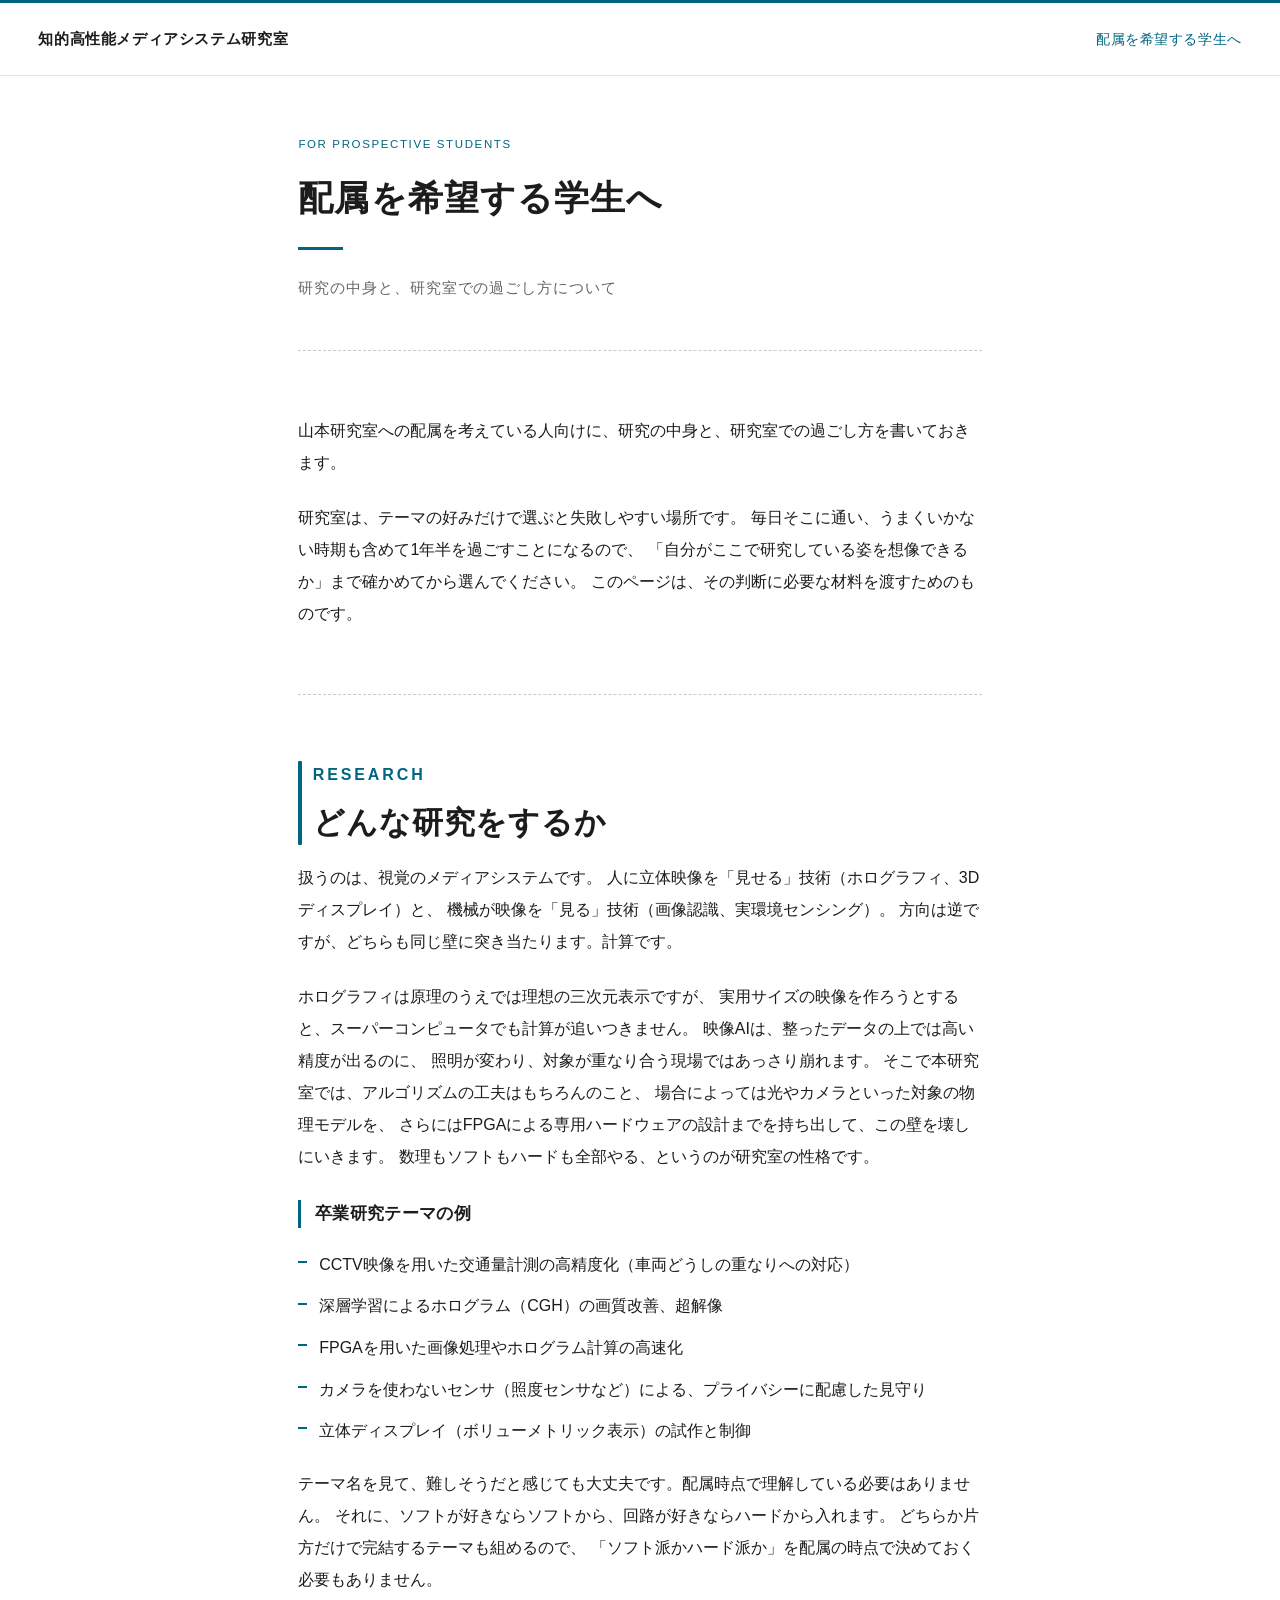
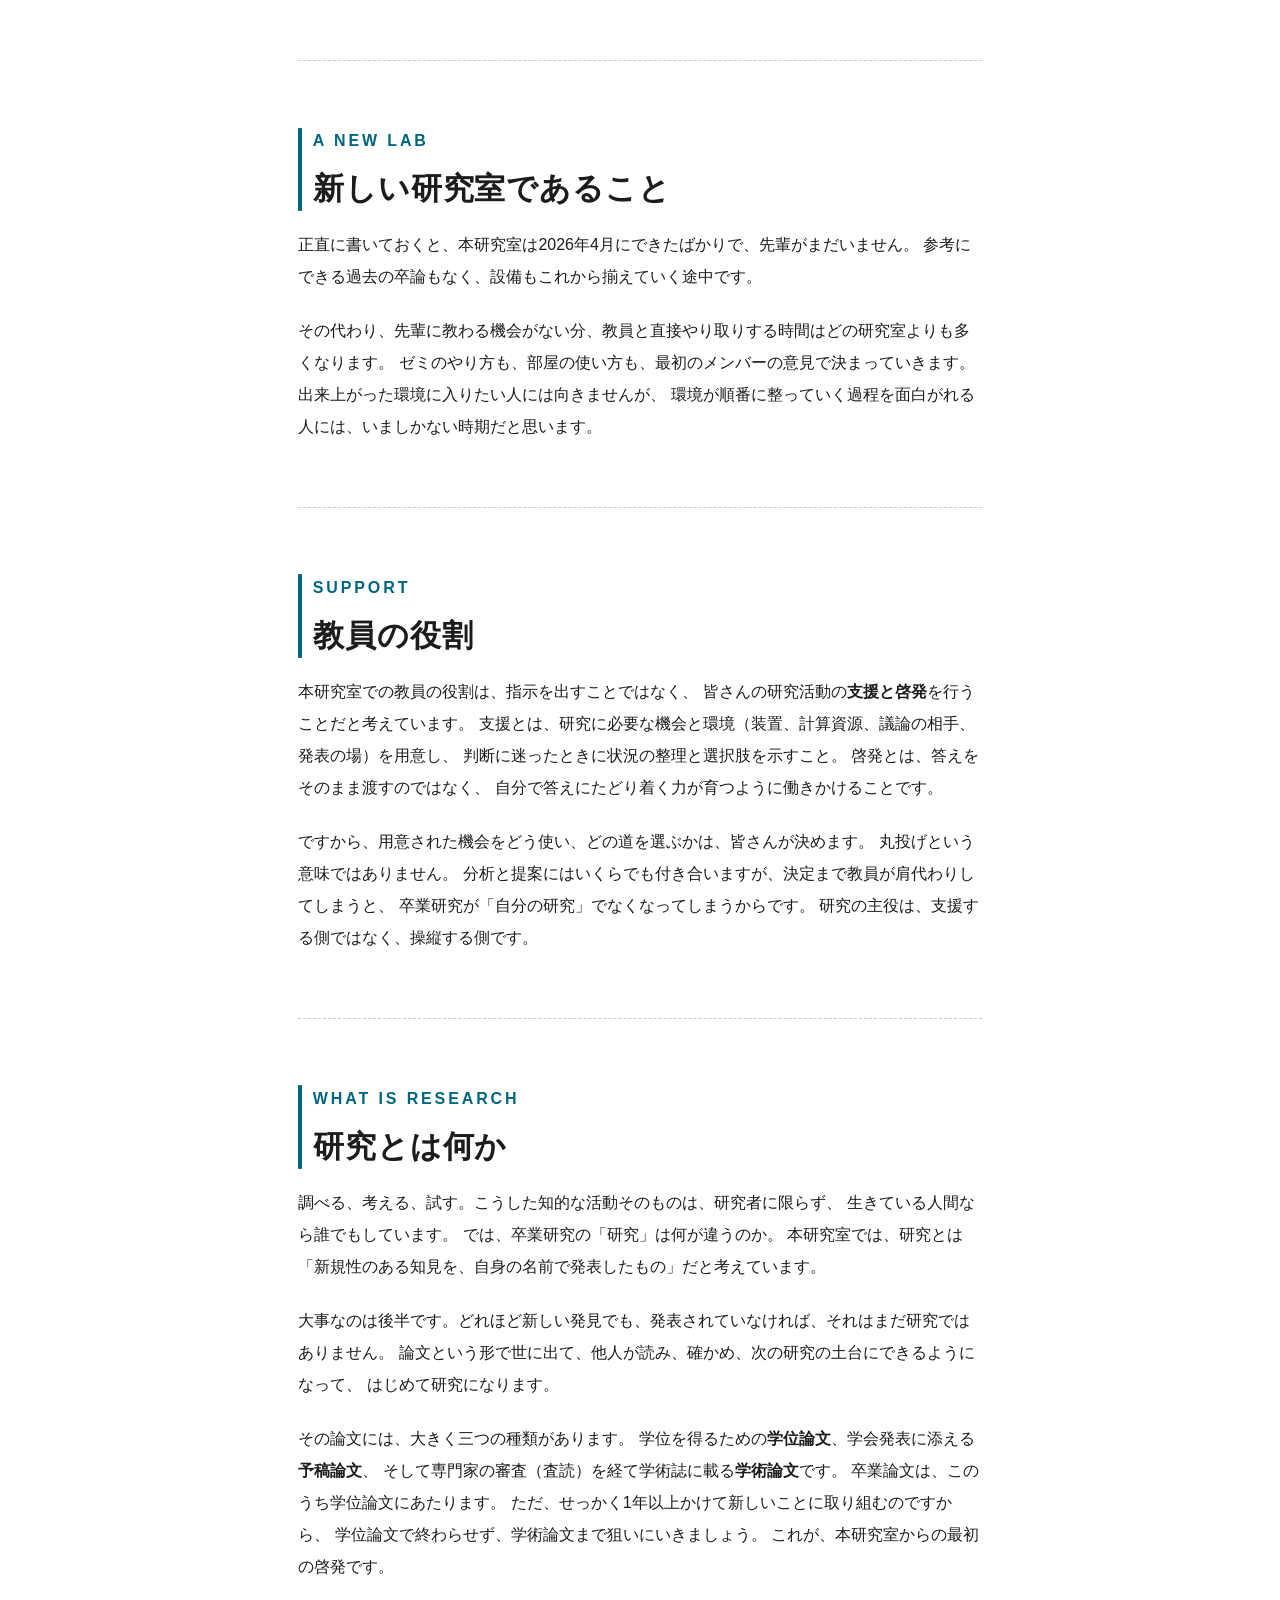
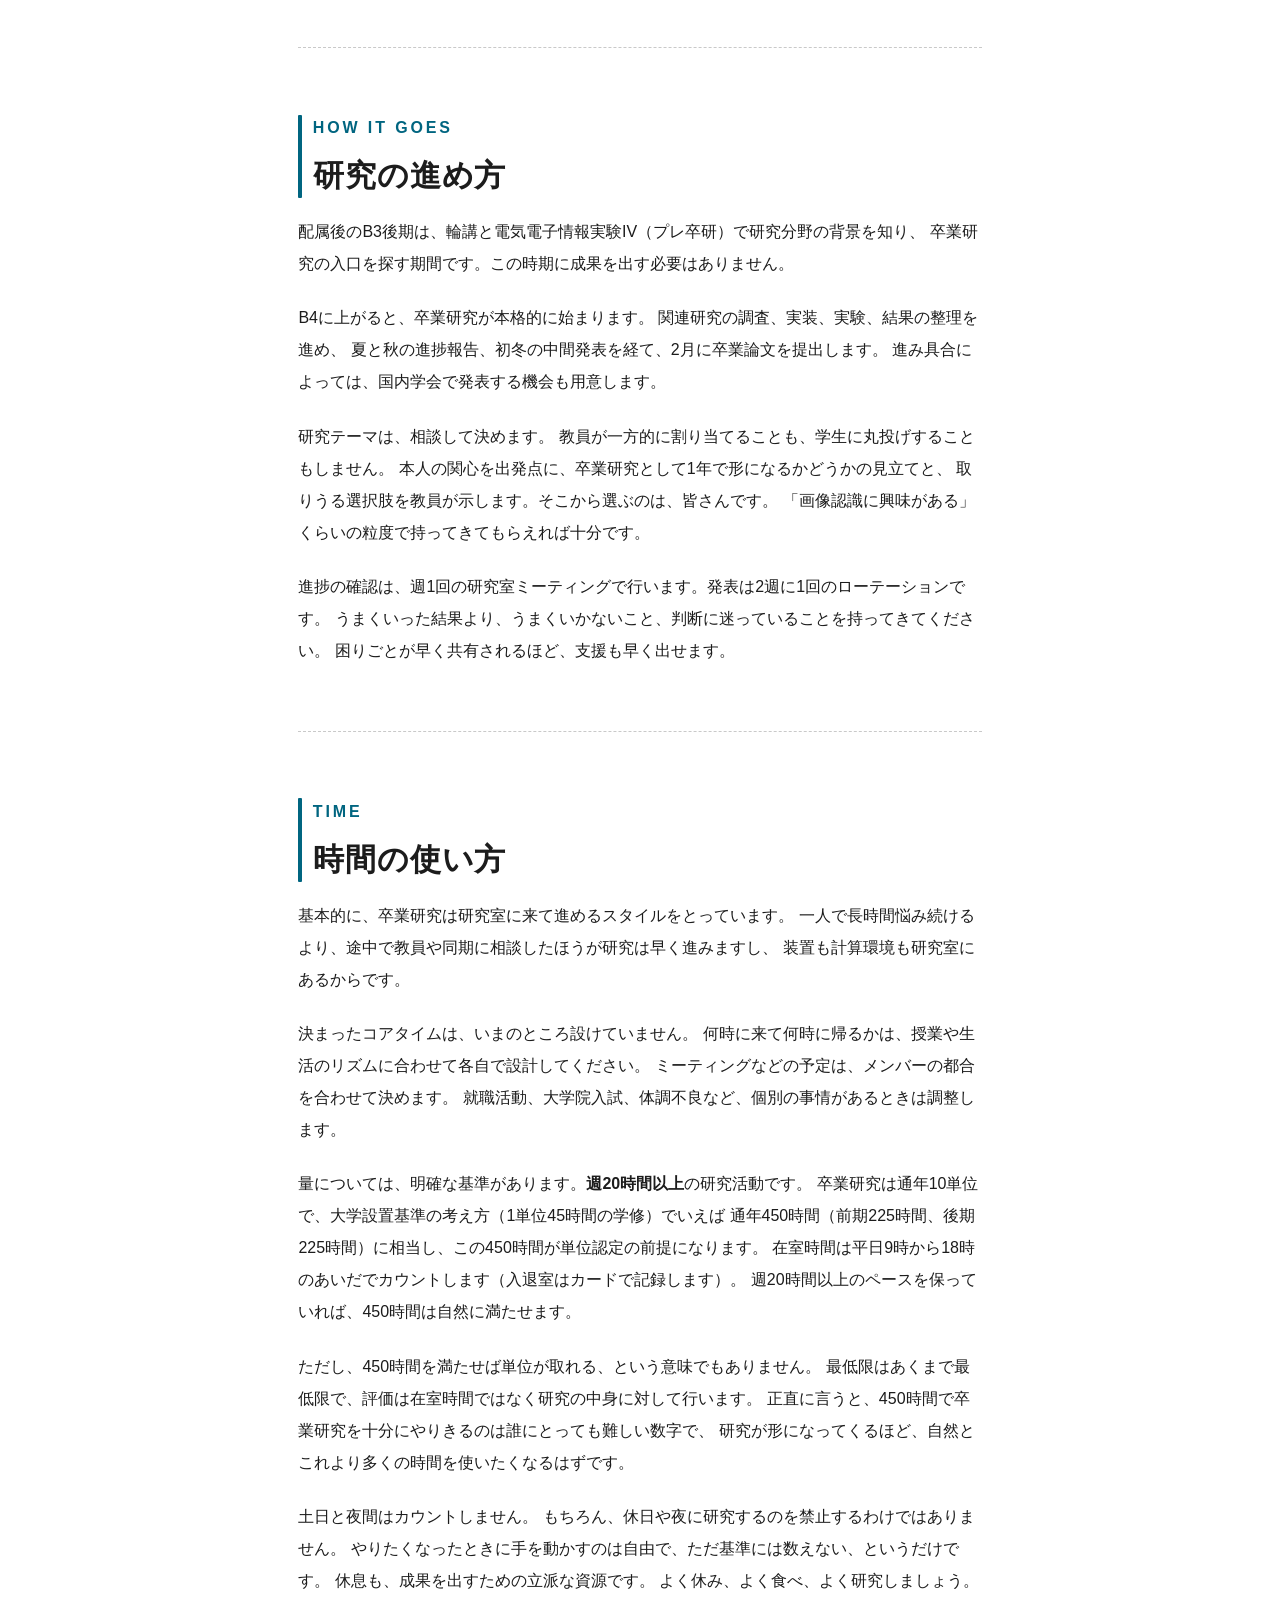
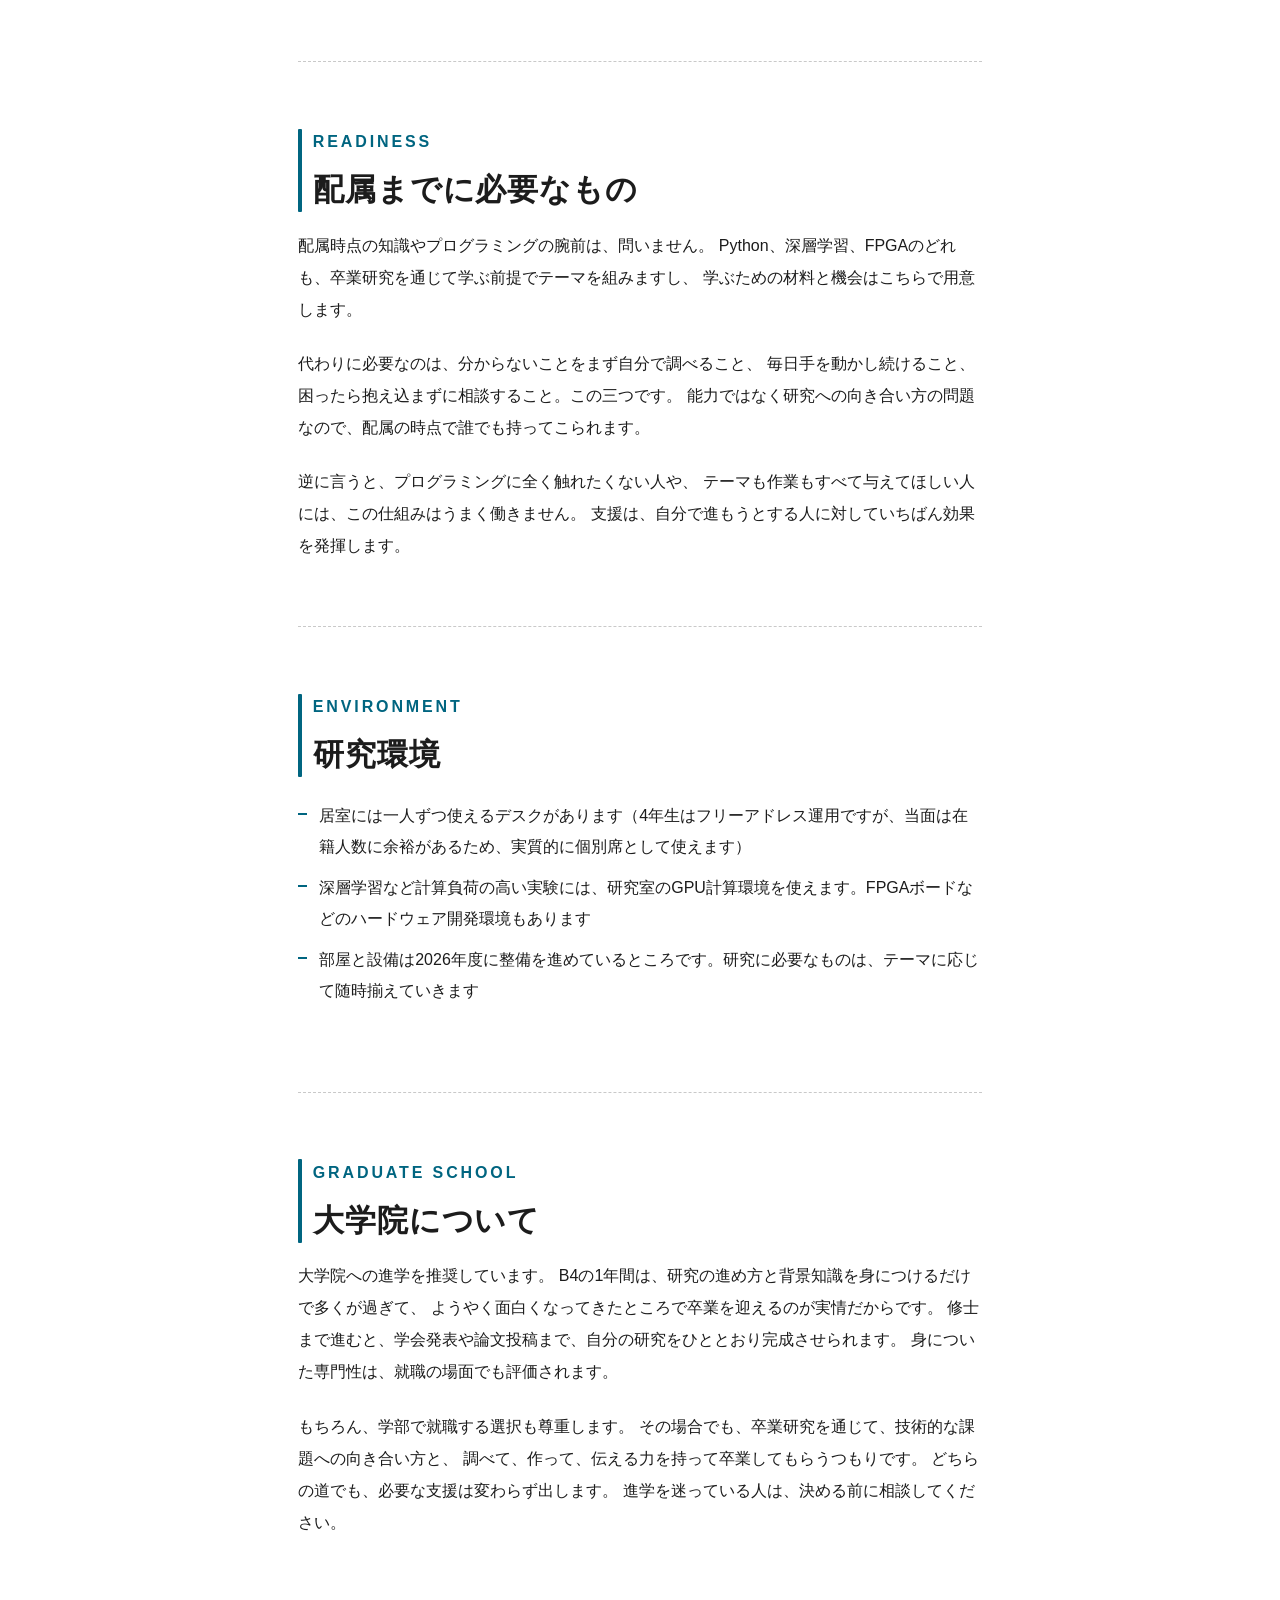
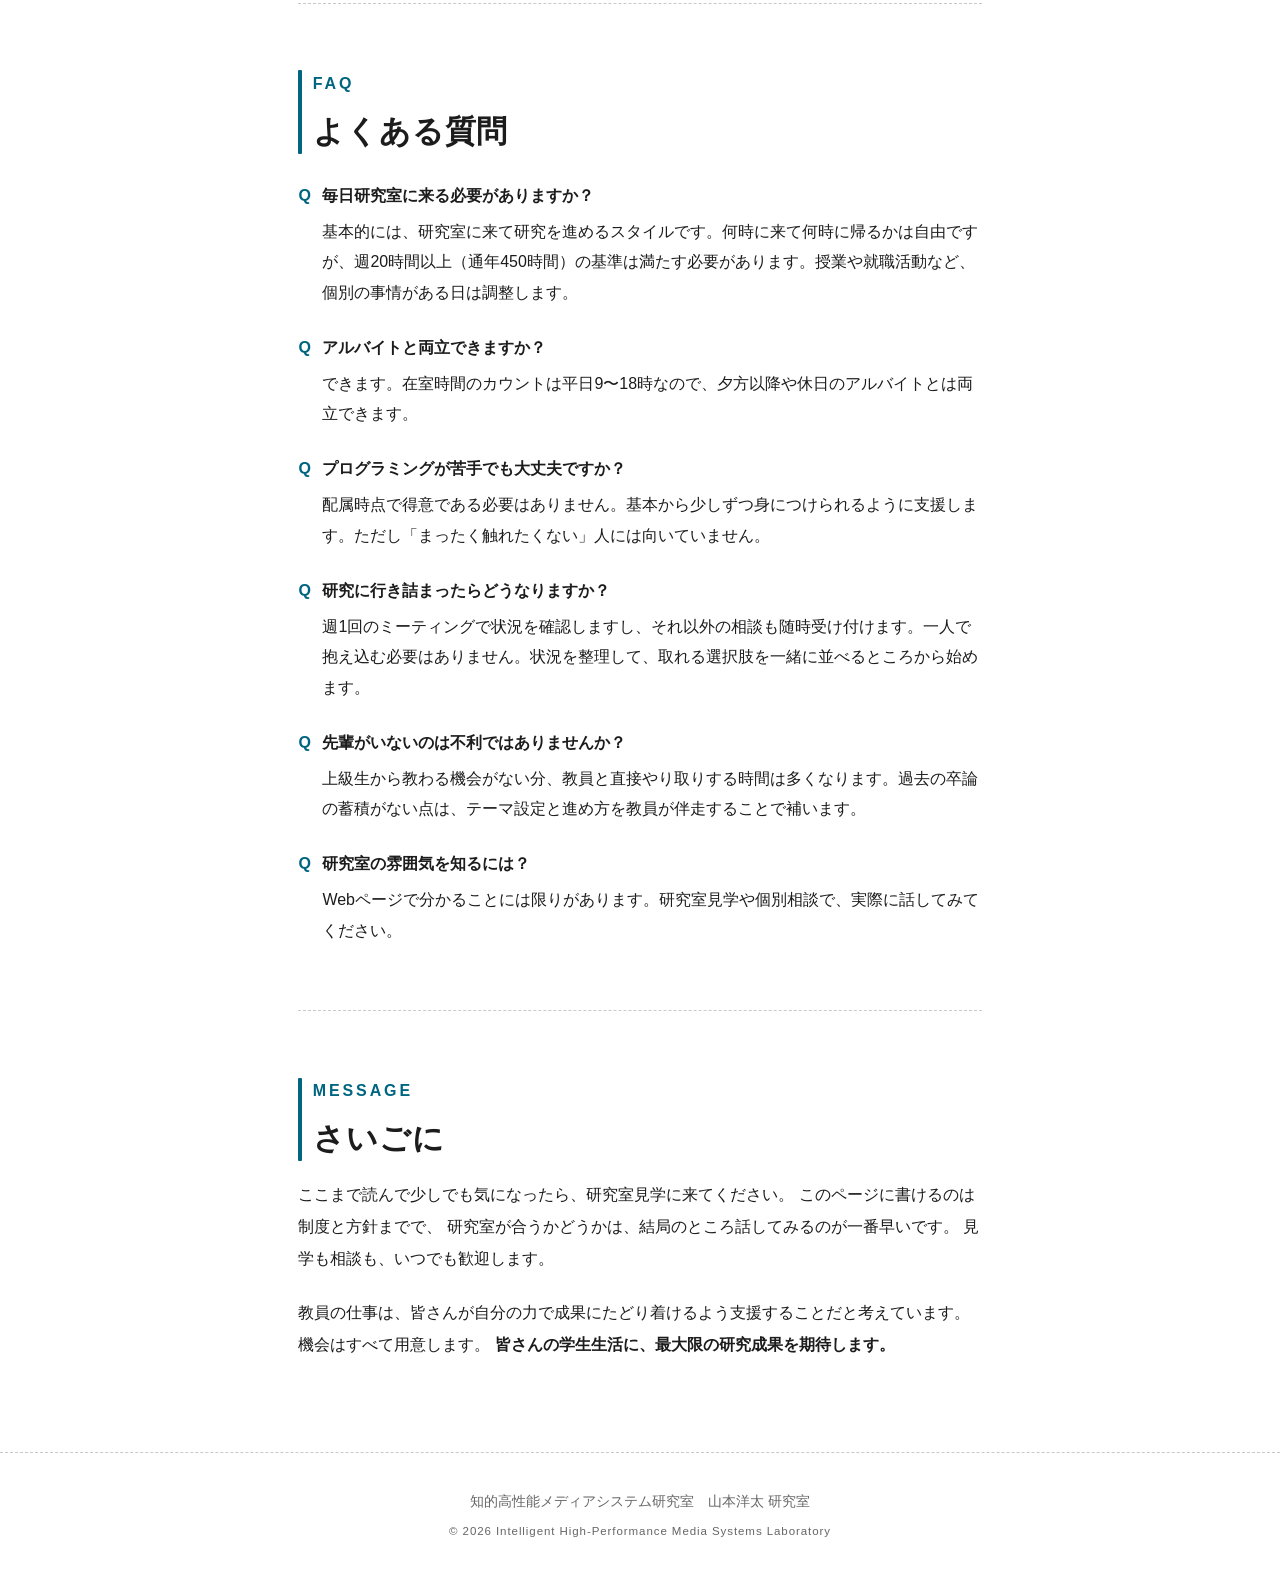
==== for-students.html @ 9c6a04bd "配属を希望する学生へのページを追加 - for-students.html: 研究内容・教員の役割（支援と啓発）・研究とは何か・   時間の使い方（週20時間以上/450時間・土日夜間カウント外）・大" ====
<!DOCTYPE html>
<html lang="ja">

<head>
<meta charset="UTF-8">
<meta name="viewport" content="width=device-width, initial-scale=1">
<title>配属を希望する学生へ | 知的高性能メディアシステム研究室</title>
<meta name="description" content="山本研究室への配属を検討している学生向けの案内。研究の中身、教員の役割、研究室での過ごし方、よくある質問をまとめています。">
<link rel="shortcut icon" href="favicon.ico">
<link rel="stylesheet" href="css/style.css">
</head>

<body>

<header class="site-header">
	<a class="brand" href="/">知的高性能メディアシステム研究室</a>
	<nav class="site-nav">
		<a href="for-students.html" aria-current="page">配属を希望する学生へ</a>
	</nav>
</header>

<section class="hero hero--page">
	<div class="hero-inner">
		<p class="eyebrow">For Prospective Students</p>
		<h1>配属を希望する学生へ</h1>
		<span class="hero-rule"></span>
		<p class="hero-sub">研究の中身と、研究室での過ごし方について</p>
	</div>
</section>

<main>

	<section class="block">
		<p>
			山本研究室への配属を考えている人向けに、研究の中身と、研究室での過ごし方を書いておきます。
		</p>
		<p>
			研究室は、テーマの好みだけで選ぶと失敗しやすい場所です。
			毎日そこに通い、うまくいかない時期も含めて1年半を過ごすことになるので、
			「自分がここで研究している姿を想像できるか」まで確かめてから選んでください。
			このページは、その判断に必要な材料を渡すためのものです。
		</p>
	</section>

	<section class="block" id="research">
		<div class="block-head">
			<p class="kicker">Research</p>
			<h2>どんな研究をするか</h2>
		</div>
		<p>
			扱うのは、視覚のメディアシステムです。
			人に立体映像を「見せる」技術（ホログラフィ、3Dディスプレイ）と、
			機械が映像を「見る」技術（画像認識、実環境センシング）。
			方向は逆ですが、どちらも同じ壁に突き当たります。計算です。
		</p>
		<p>
			ホログラフィは原理のうえでは理想の三次元表示ですが、
			実用サイズの映像を作ろうとすると、スーパーコンピュータでも計算が追いつきません。
			映像AIは、整ったデータの上では高い精度が出るのに、
			照明が変わり、対象が重なり合う現場ではあっさり崩れます。
			そこで本研究室では、アルゴリズムの工夫はもちろんのこと、
			場合によっては光やカメラといった対象の物理モデルを、
			さらにはFPGAによる専用ハードウェアの設計までを持ち出して、この壁を壊しにいきます。
			数理もソフトもハードも全部やる、というのが研究室の性格です。
		</p>

		<h3>卒業研究テーマの例</h3>
		<ul class="plain-list">
			<li>CCTV映像を用いた交通量計測の高精度化（車両どうしの重なりへの対応）</li>
			<li>深層学習によるホログラム（CGH）の画質改善、超解像</li>
			<li>FPGAを用いた画像処理やホログラム計算の高速化</li>
			<li>カメラを使わないセンサ（照度センサなど）による、プライバシーに配慮した見守り</li>
			<li>立体ディスプレイ（ボリューメトリック表示）の試作と制御</li>
		</ul>
		<p>
			テーマ名を見て、難しそうだと感じても大丈夫です。配属時点で理解している必要はありません。
			それに、ソフトが好きならソフトから、回路が好きならハードから入れます。
			どちらか片方だけで完結するテーマも組めるので、
			「ソフト派かハード派か」を配属の時点で決めておく必要もありません。
		</p>
	</section>

	<section class="block" id="newlab">
		<div class="block-head">
			<p class="kicker">A New Lab</p>
			<h2>新しい研究室であること</h2>
		</div>
		<p>
			正直に書いておくと、本研究室は2026年4月にできたばかりで、先輩がまだいません。
			参考にできる過去の卒論もなく、設備もこれから揃えていく途中です。
		</p>
		<p>
			その代わり、先輩に教わる機会がない分、教員と直接やり取りする時間はどの研究室よりも多くなります。
			ゼミのやり方も、部屋の使い方も、最初のメンバーの意見で決まっていきます。
			出来上がった環境に入りたい人には向きませんが、
			環境が順番に整っていく過程を面白がれる人には、いましかない時期だと思います。
		</p>
	</section>

	<section class="block" id="support">
		<div class="block-head">
			<p class="kicker">Support</p>
			<h2>教員の役割</h2>
		</div>
		<p>
			本研究室での教員の役割は、指示を出すことではなく、
			皆さんの研究活動の<strong>支援と啓発</strong>を行うことだと考えています。
			支援とは、研究に必要な機会と環境（装置、計算資源、議論の相手、発表の場）を用意し、
			判断に迷ったときに状況の整理と選択肢を示すこと。
			啓発とは、答えをそのまま渡すのではなく、
			自分で答えにたどり着く力が育つように働きかけることです。
		</p>
		<p>
			ですから、用意された機会をどう使い、どの道を選ぶかは、皆さんが決めます。
			丸投げという意味ではありません。
			分析と提案にはいくらでも付き合いますが、決定まで教員が肩代わりしてしまうと、
			卒業研究が「自分の研究」でなくなってしまうからです。
			研究の主役は、支援する側ではなく、操縦する側です。
		</p>
	</section>

	<section class="block" id="whatisresearch">
		<div class="block-head">
			<p class="kicker">What Is Research</p>
			<h2>研究とは何か</h2>
		</div>
		<p>
			調べる、考える、試す。こうした知的な活動そのものは、研究者に限らず、
			生きている人間なら誰でもしています。
			では、卒業研究の「研究」は何が違うのか。
			本研究室では、研究とは「新規性のある知見を、自身の名前で発表したもの」だと考えています。
		</p>
		<p>
			大事なのは後半です。どれほど新しい発見でも、発表されていなければ、それはまだ研究ではありません。
			論文という形で世に出て、他人が読み、確かめ、次の研究の土台にできるようになって、
			はじめて研究になります。
		</p>
		<p>
			その論文には、大きく三つの種類があります。
			学位を得るための<strong>学位論文</strong>、学会発表に添える<strong>予稿論文</strong>、
			そして専門家の審査（査読）を経て学術誌に載る<strong>学術論文</strong>です。
			卒業論文は、このうち学位論文にあたります。
			ただ、せっかく1年以上かけて新しいことに取り組むのですから、
			学位論文で終わらせず、学術論文まで狙いにいきましょう。
			これが、本研究室からの最初の啓発です。
		</p>
	</section>

	<section class="block" id="howto">
		<div class="block-head">
			<p class="kicker">How It Goes</p>
			<h2>研究の進め方</h2>
		</div>
		<p>
			配属後のB3後期は、輪講と電気電子情報実験IV（プレ卒研）で研究分野の背景を知り、
			卒業研究の入口を探す期間です。この時期に成果を出す必要はありません。
		</p>
		<p>
			B4に上がると、卒業研究が本格的に始まります。
			関連研究の調査、実装、実験、結果の整理を進め、
			夏と秋の進捗報告、初冬の中間発表を経て、2月に卒業論文を提出します。
			進み具合によっては、国内学会で発表する機会も用意します。
		</p>
		<p>
			研究テーマは、相談して決めます。
			教員が一方的に割り当てることも、学生に丸投げすることもしません。
			本人の関心を出発点に、卒業研究として1年で形になるかどうかの見立てと、
			取りうる選択肢を教員が示します。そこから選ぶのは、皆さんです。
			「画像認識に興味がある」くらいの粒度で持ってきてもらえれば十分です。
		</p>
		<p>
			進捗の確認は、週1回の研究室ミーティングで行います。発表は2週に1回のローテーションです。
			うまくいった結果より、うまくいかないこと、判断に迷っていることを持ってきてください。
			困りごとが早く共有されるほど、支援も早く出せます。
		</p>
	</section>

	<section class="block" id="time">
		<div class="block-head">
			<p class="kicker">Time</p>
			<h2>時間の使い方</h2>
		</div>
		<p>
			基本的に、卒業研究は研究室に来て進めるスタイルをとっています。
			一人で長時間悩み続けるより、途中で教員や同期に相談したほうが研究は早く進みますし、
			装置も計算環境も研究室にあるからです。
		</p>
		<p>
			決まったコアタイムは、いまのところ設けていません。
			何時に来て何時に帰るかは、授業や生活のリズムに合わせて各自で設計してください。
			ミーティングなどの予定は、メンバーの都合を合わせて決めます。
			就職活動、大学院入試、体調不良など、個別の事情があるときは調整します。
		</p>
		<p>
			量については、明確な基準があります。<strong>週20時間以上</strong>の研究活動です。
			卒業研究は通年10単位で、大学設置基準の考え方（1単位45時間の学修）でいえば
			通年450時間（前期225時間、後期225時間）に相当し、この450時間が単位認定の前提になります。
			在室時間は平日9時から18時のあいだでカウントします（入退室はカードで記録します）。
			週20時間以上のペースを保っていれば、450時間は自然に満たせます。
		</p>
		<p>
			ただし、450時間を満たせば単位が取れる、という意味でもありません。
			最低限はあくまで最低限で、評価は在室時間ではなく研究の中身に対して行います。
			正直に言うと、450時間で卒業研究を十分にやりきるのは誰にとっても難しい数字で、
			研究が形になってくるほど、自然とこれより多くの時間を使いたくなるはずです。
		</p>
		<p>
			土日と夜間はカウントしません。
			もちろん、休日や夜に研究するのを禁止するわけではありません。
			やりたくなったときに手を動かすのは自由で、ただ基準には数えない、というだけです。
			休息も、成果を出すための立派な資源です。
			よく休み、よく食べ、よく研究しましょう。
		</p>
	</section>

	<section class="block" id="readiness">
		<div class="block-head">
			<p class="kicker">Readiness</p>
			<h2>配属までに必要なもの</h2>
		</div>
		<p>
			配属時点の知識やプログラミングの腕前は、問いません。
			Python、深層学習、FPGAのどれも、卒業研究を通じて学ぶ前提でテーマを組みますし、
			学ぶための材料と機会はこちらで用意します。
		</p>
		<p>
			代わりに必要なのは、分からないことをまず自分で調べること、
			毎日手を動かし続けること、困ったら抱え込まずに相談すること。この三つです。
			能力ではなく研究への向き合い方の問題なので、配属の時点で誰でも持ってこられます。
		</p>
		<p>
			逆に言うと、プログラミングに全く触れたくない人や、
			テーマも作業もすべて与えてほしい人には、この仕組みはうまく働きません。
			支援は、自分で進もうとする人に対していちばん効果を発揮します。
		</p>
	</section>

	<section class="block" id="environment">
		<div class="block-head">
			<p class="kicker">Environment</p>
			<h2>研究環境</h2>
		</div>
		<ul class="plain-list">
			<li>居室には一人ずつ使えるデスクがあります（4年生はフリーアドレス運用ですが、当面は在籍人数に余裕があるため、実質的に個別席として使えます）</li>
			<li>深層学習など計算負荷の高い実験には、研究室のGPU計算環境を使えます。FPGAボードなどのハードウェア開発環境もあります</li>
			<li>部屋と設備は2026年度に整備を進めているところです。研究に必要なものは、テーマに応じて随時揃えていきます</li>
		</ul>
	</section>

	<section class="block" id="graduate">
		<div class="block-head">
			<p class="kicker">Graduate School</p>
			<h2>大学院について</h2>
		</div>
		<p>
			大学院への進学を推奨しています。
			B4の1年間は、研究の進め方と背景知識を身につけるだけで多くが過ぎて、
			ようやく面白くなってきたところで卒業を迎えるのが実情だからです。
			修士まで進むと、学会発表や論文投稿まで、自分の研究をひととおり完成させられます。
			身についた専門性は、就職の場面でも評価されます。
		</p>
		<p>
			もちろん、学部で就職する選択も尊重します。
			その場合でも、卒業研究を通じて、技術的な課題への向き合い方と、
			調べて、作って、伝える力を持って卒業してもらうつもりです。
			どちらの道でも、必要な支援は変わらず出します。
			進学を迷っている人は、決める前に相談してください。
		</p>
	</section>

	<section class="block" id="faq">
		<div class="block-head">
			<p class="kicker">FAQ</p>
			<h2>よくある質問</h2>
		</div>
		<dl class="faq">
			<dt>毎日研究室に来る必要がありますか？</dt>
			<dd>基本的には、研究室に来て研究を進めるスタイルです。何時に来て何時に帰るかは自由ですが、週20時間以上（通年450時間）の基準は満たす必要があります。授業や就職活動など、個別の事情がある日は調整します。</dd>

			<dt>アルバイトと両立できますか？</dt>
			<dd>できます。在室時間のカウントは平日9〜18時なので、夕方以降や休日のアルバイトとは両立できます。</dd>

			<dt>プログラミングが苦手でも大丈夫ですか？</dt>
			<dd>配属時点で得意である必要はありません。基本から少しずつ身につけられるように支援します。ただし「まったく触れたくない」人には向いていません。</dd>

			<dt>研究に行き詰まったらどうなりますか？</dt>
			<dd>週1回のミーティングで状況を確認しますし、それ以外の相談も随時受け付けます。一人で抱え込む必要はありません。状況を整理して、取れる選択肢を一緒に並べるところから始めます。</dd>

			<dt>先輩がいないのは不利ではありませんか？</dt>
			<dd>上級生から教わる機会がない分、教員と直接やり取りする時間は多くなります。過去の卒論の蓄積がない点は、テーマ設定と進め方を教員が伴走することで補います。</dd>

			<dt>研究室の雰囲気を知るには？</dt>
			<dd>Webページで分かることには限りがあります。研究室見学や個別相談で、実際に話してみてください。</dd>
		</dl>
	</section>

	<section class="block" id="message">
		<div class="block-head">
			<p class="kicker">Message</p>
			<h2>さいごに</h2>
		</div>
		<p>
			ここまで読んで少しでも気になったら、研究室見学に来てください。
			このページに書けるのは制度と方針までで、
			研究室が合うかどうかは、結局のところ話してみるのが一番早いです。
			見学も相談も、いつでも歓迎します。
		</p>
		<p>
			教員の仕事は、皆さんが自分の力で成果にたどり着けるよう支援することだと考えています。
			機会はすべて用意します。
			<strong>皆さんの学生生活に、最大限の研究成果を期待します。</strong>
		</p>
	</section>

</main>

<footer class="site-footer">
	<p>知的高性能メディアシステム研究室　山本洋太 研究室</p>
	<p class="copy">&copy; 2026 Intelligent High-Performance Media Systems Laboratory</p>
</footer>

</body>

</html>
---- css/style.css ----
@charset "utf-8";

/* =========================================================
   知的高性能メディアシステム研究室 — トップページ
   白背景・黒文字に青を差し色（個人HPのリンク色 #006580）。
   青い縦バーが〈ラベル＋見出し〉をまとめる構成。
   ========================================================= */

:root {
	--text:    #1c1c1c;
	--mute:    #666666;
	--line:    #e3e3e3;
	--dash:    #c9c9c9;
	--accent:  #006580;
	--maxw:    760px;
}

*,
*::before,
*::after {
	box-sizing: border-box;
	margin: 0;
	padding: 0;
}

html {
	scroll-behavior: smooth;
}

body {
	background: #ffffff;
	color: var(--text);
	font-family: -apple-system, BlinkMacSystemFont, "Segoe UI", "Hiragino Sans",
		"Noto Sans CJK JP", "Yu Gothic", Meiryo, sans-serif;
	line-height: 1.9;
	-webkit-font-smoothing: antialiased;
}

/* ----- Header ----- */
.site-header {
	border-top: 3px solid var(--accent);
	border-bottom: 1px solid var(--line);
	padding: 1.3em clamp(1.4em, 5vw, 2.4em);
	display: flex;
	justify-content: space-between;
	align-items: center;
	gap: 1em;
	flex-wrap: wrap;
}

.site-nav a {
	color: var(--mute);
	text-decoration: none;
	font-size: 0.85rem;
	letter-spacing: 0.04em;
	transition: color 0.2s;
}

.site-nav a:hover,
.site-nav a[aria-current="page"] {
	color: var(--accent);
}

.brand {
	color: var(--text);
	text-decoration: none;
	font-size: 0.95rem;
	font-weight: 700;
	letter-spacing: 0.04em;
	transition: color 0.2s;
}

.brand:hover {
	color: var(--accent);
}

/* ----- Hero ----- */
.hero-inner {
	max-width: var(--maxw);
	margin: 0 auto;
	padding: clamp(3.5em, 10vw, 6em) clamp(1.4em, 5vw, 2.4em) clamp(3em, 8vw, 4.5em);
}

.eyebrow {
	color: var(--accent);
	font-size: 0.72rem;
	letter-spacing: 0.14em;
	text-transform: uppercase;
	margin-bottom: 1.4em;
}

.hero h1 {
	font-size: clamp(1.9rem, 6.5vw, 3rem);
	font-weight: 700;
	line-height: 1.45;
	letter-spacing: 0.03em;
}

.hero-rule {
	display: block;
	width: 2.8em;
	height: 3px;
	background: var(--accent);
	margin: 1.5em 0;
}

.hero-sub {
	color: var(--mute);
	font-size: 0.95rem;
	letter-spacing: 0.06em;
}

/* ----- Layout ----- */
main {
	max-width: var(--maxw);
	margin: 0 auto;
	padding: 0 clamp(1.4em, 5vw, 2.4em);
}

/* ----- Content blocks ----- */
.block {
	border-top: 1px dashed var(--dash);
	padding: clamp(2.8em, 8vw, 4em) 0;
}

.block-head {
	position: relative;
	padding-left: 0.9em;
	margin-bottom: 0.95em;
}

.block-head::before {
	content: "";
	position: absolute;
	left: 0;
	top: 0.15em;
	bottom: 0.15em;
	width: 4px;
	background: var(--accent);
	border-radius: 1px;
}

.kicker {
	color: var(--accent);
	font-size: 0.72rem;
	font-weight: 700;
	letter-spacing: 0.18em;
	text-transform: uppercase;
	margin-bottom: 0.5em;
}

.block-head h2 {
	font-size: clamp(1.4rem, 3.8vw, 1.95rem);
	font-weight: 700;
	line-height: 1.55;
	letter-spacing: 0.03em;
	word-break: auto-phrase;
}

.block p {
	font-size: 1rem;
	line-height: 2;
}

.block p + p {
	margin-top: 1.4em;
}

/* ----- Research themes ----- */
.theme-list {
	list-style: none;
}

.theme-list li {
	padding: 1.3em 0 1.3em 1.4em;
	border-bottom: 1px solid var(--line);
	position: relative;
}

.theme-list li:first-child {
	border-top: 1px solid var(--line);
}

.theme-list li::before {
	content: "";
	position: absolute;
	left: 0;
	top: 2.25em;
	width: 0.6em;
	height: 2px;
	background: var(--accent);
}

.theme-list h3 {
	font-size: clamp(1rem, 1.8vw, 1.1rem);
	font-weight: 700;
	line-height: 1.7;
	letter-spacing: 0.02em;
	margin-bottom: 0.5em;
	word-break: auto-phrase;
}

.theme-list p {
	color: var(--mute);
	font-size: 0.92rem;
	line-height: 1.9;
}

/* ----- Page hero (下層ページ) ----- */
.hero--page .hero-inner {
	padding: clamp(2.4em, 6vw, 3.6em) clamp(1.4em, 5vw, 2.4em) clamp(2em, 5vw, 3em);
}

.hero--page h1 {
	font-size: clamp(1.5rem, 4.5vw, 2.2rem);
}

/* ----- 下層ページの本文パーツ ----- */
.block h3 {
	font-size: 1.05rem;
	font-weight: 700;
	line-height: 1.7;
	letter-spacing: 0.02em;
	margin: 2em 0 0.7em;
	padding-left: 0.8em;
	border-left: 3px solid var(--accent);
}

.block h3:first-of-type {
	margin-top: 1.6em;
}

.plain-list {
	list-style: none;
	margin: 1em 0;
}

.plain-list li {
	position: relative;
	padding: 0.35em 0 0.35em 1.3em;
	line-height: 1.9;
}

.plain-list li::before {
	content: "";
	position: absolute;
	left: 0;
	top: 1.05em;
	width: 0.55em;
	height: 2px;
	background: var(--accent);
}

.week-table {
	width: 100%;
	border-collapse: collapse;
	margin: 1.2em 0;
	font-size: 0.95rem;
}

.week-table th,
.week-table td {
	border: 1px solid var(--line);
	padding: 0.55em 0.9em;
	text-align: left;
	line-height: 1.7;
}

.week-table th {
	background: #f6f8f9;
	font-weight: 700;
	white-space: nowrap;
}

.faq dt {
	font-weight: 700;
	margin-top: 1.6em;
	padding-left: 1.5em;
	position: relative;
	line-height: 1.8;
}

.faq dt::before {
	content: "Q";
	position: absolute;
	left: 0;
	color: var(--accent);
	font-weight: 700;
}

.faq dd {
	margin-top: 0.4em;
	padding-left: 1.5em;
	color: var(--text);
	line-height: 1.9;
}

.more-link {
	margin-top: 1.4em;
}

.more-link a {
	color: var(--accent);
	text-decoration: none;
	font-weight: 700;
}

.more-link a:hover {
	text-decoration: underline;
}

/* ----- Footer ----- */
.site-footer {
	border-top: 1px dashed var(--dash);
	margin-top: 2em;
	padding: 2.6em clamp(1.4em, 5vw, 2.4em);
	text-align: center;
	font-size: 0.85rem;
	color: var(--mute);
}

.site-footer .copy {
	font-size: 0.72rem;
	letter-spacing: 0.08em;
	margin-top: 0.6em;
}
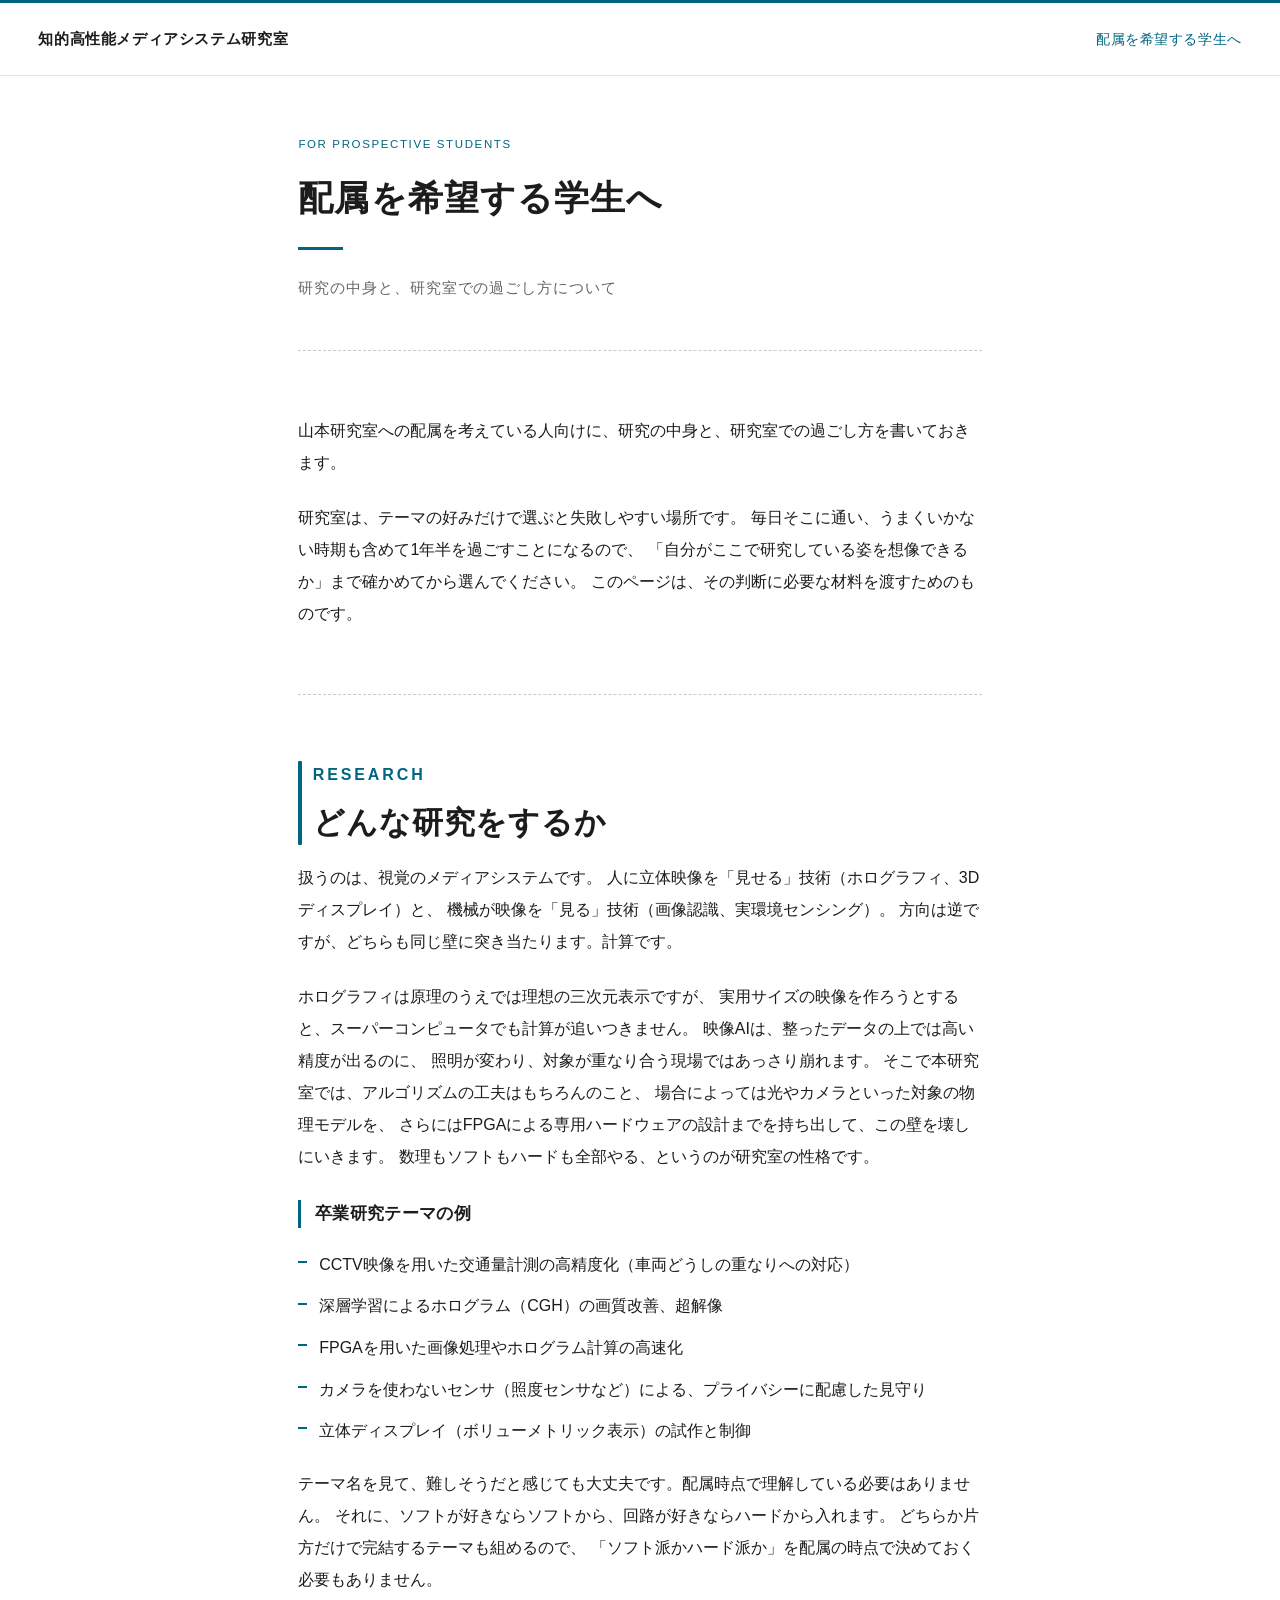
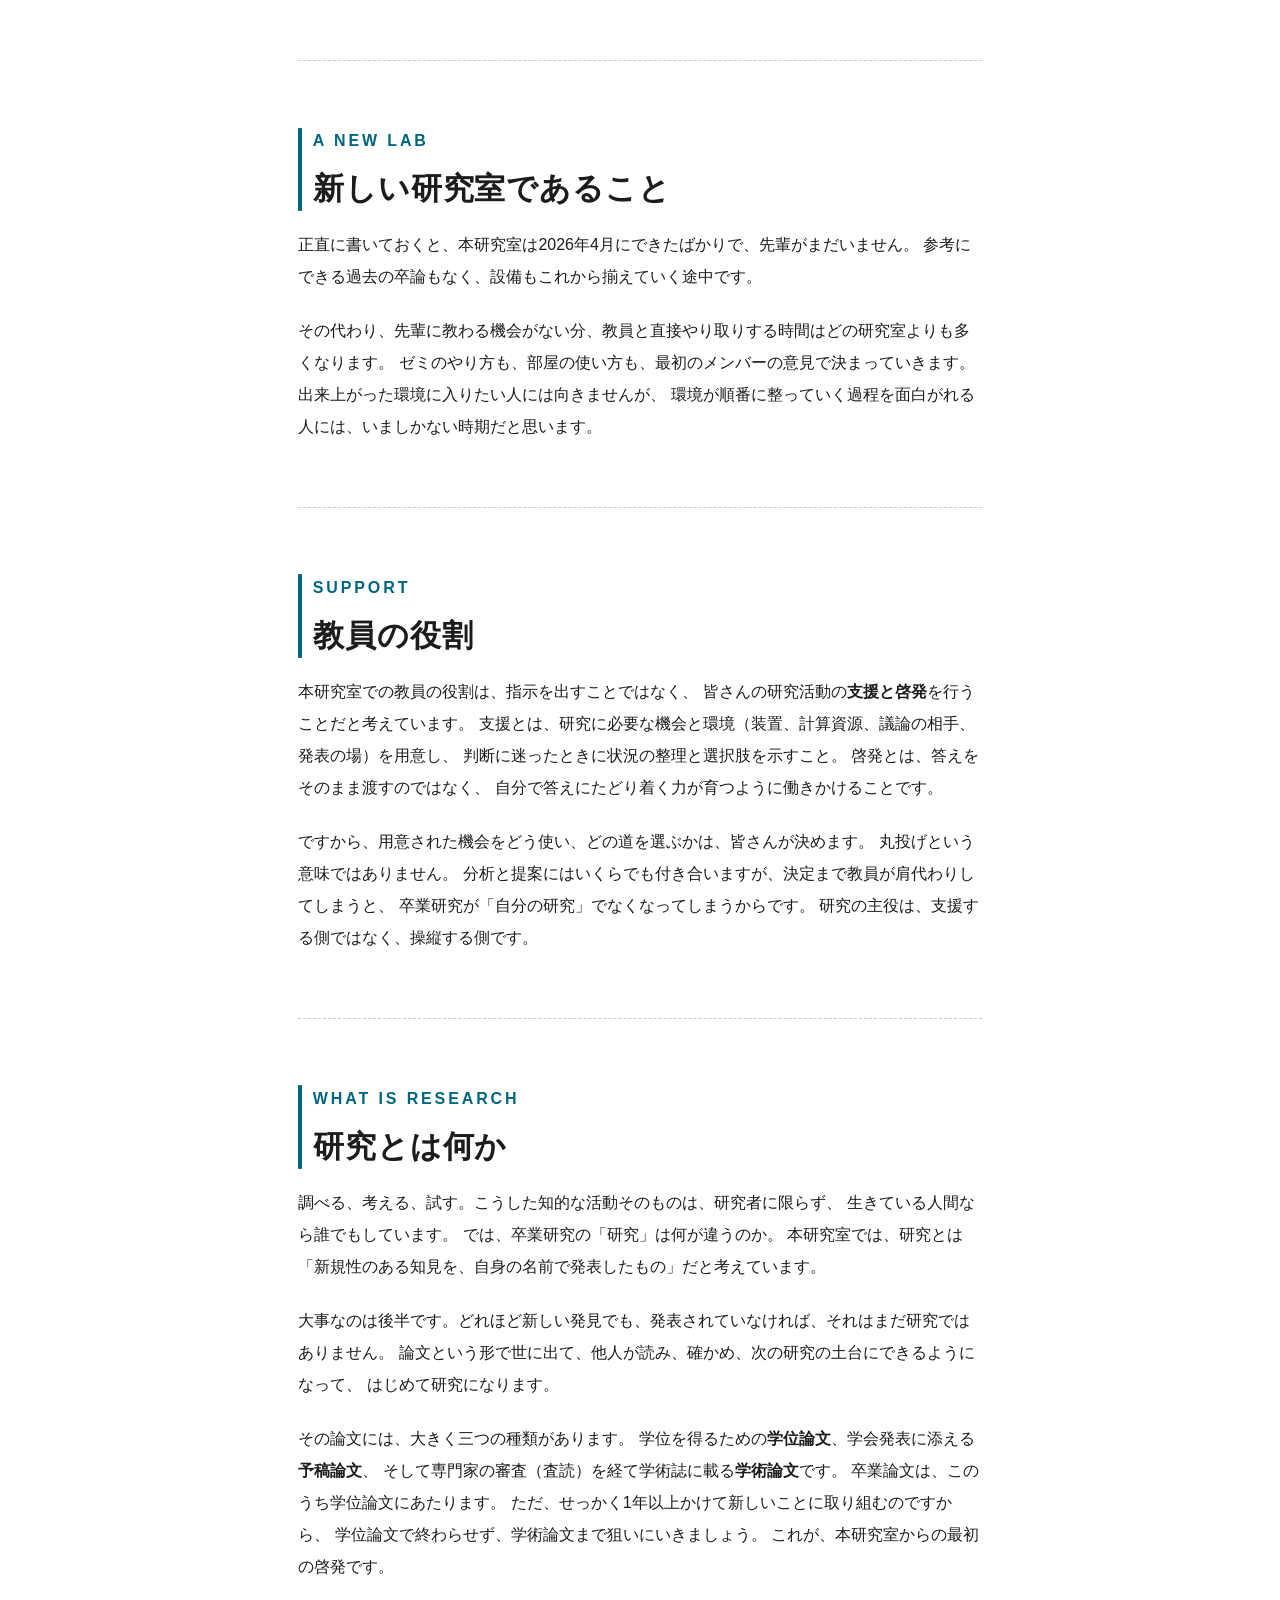
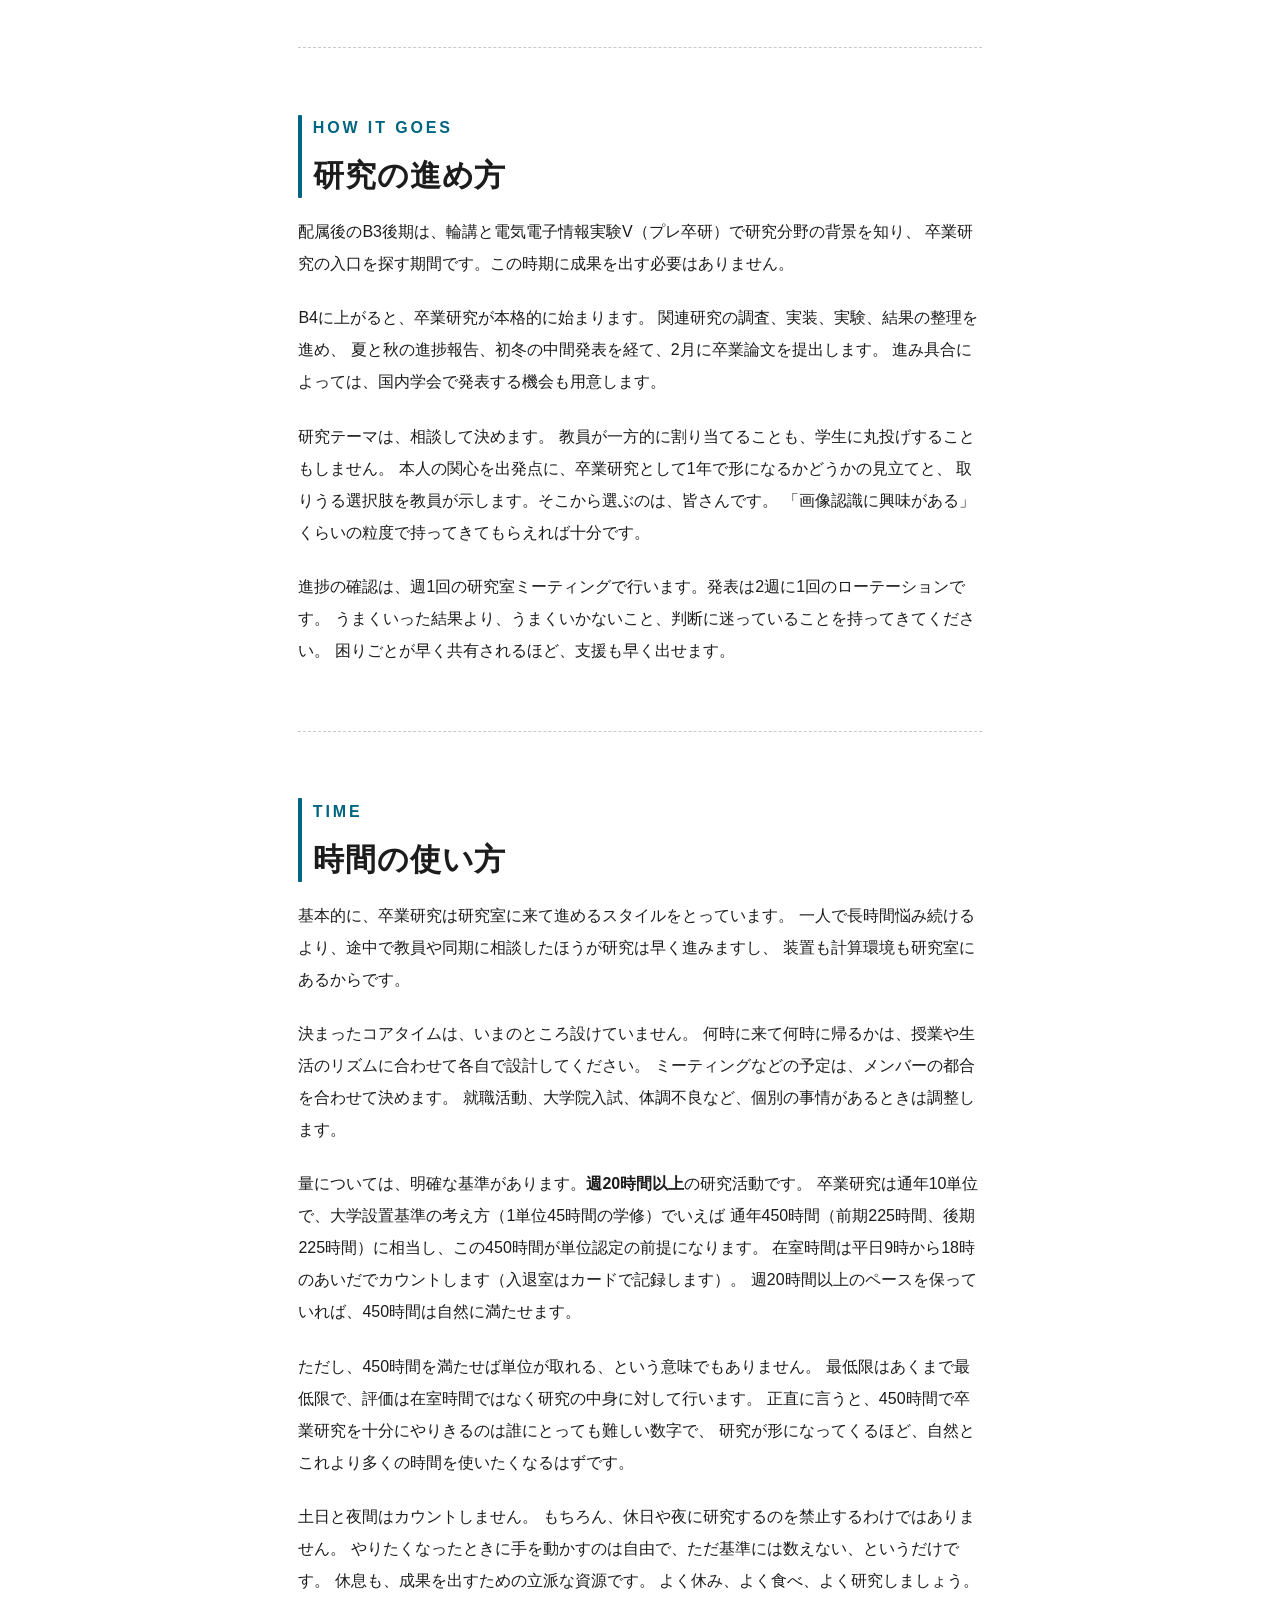
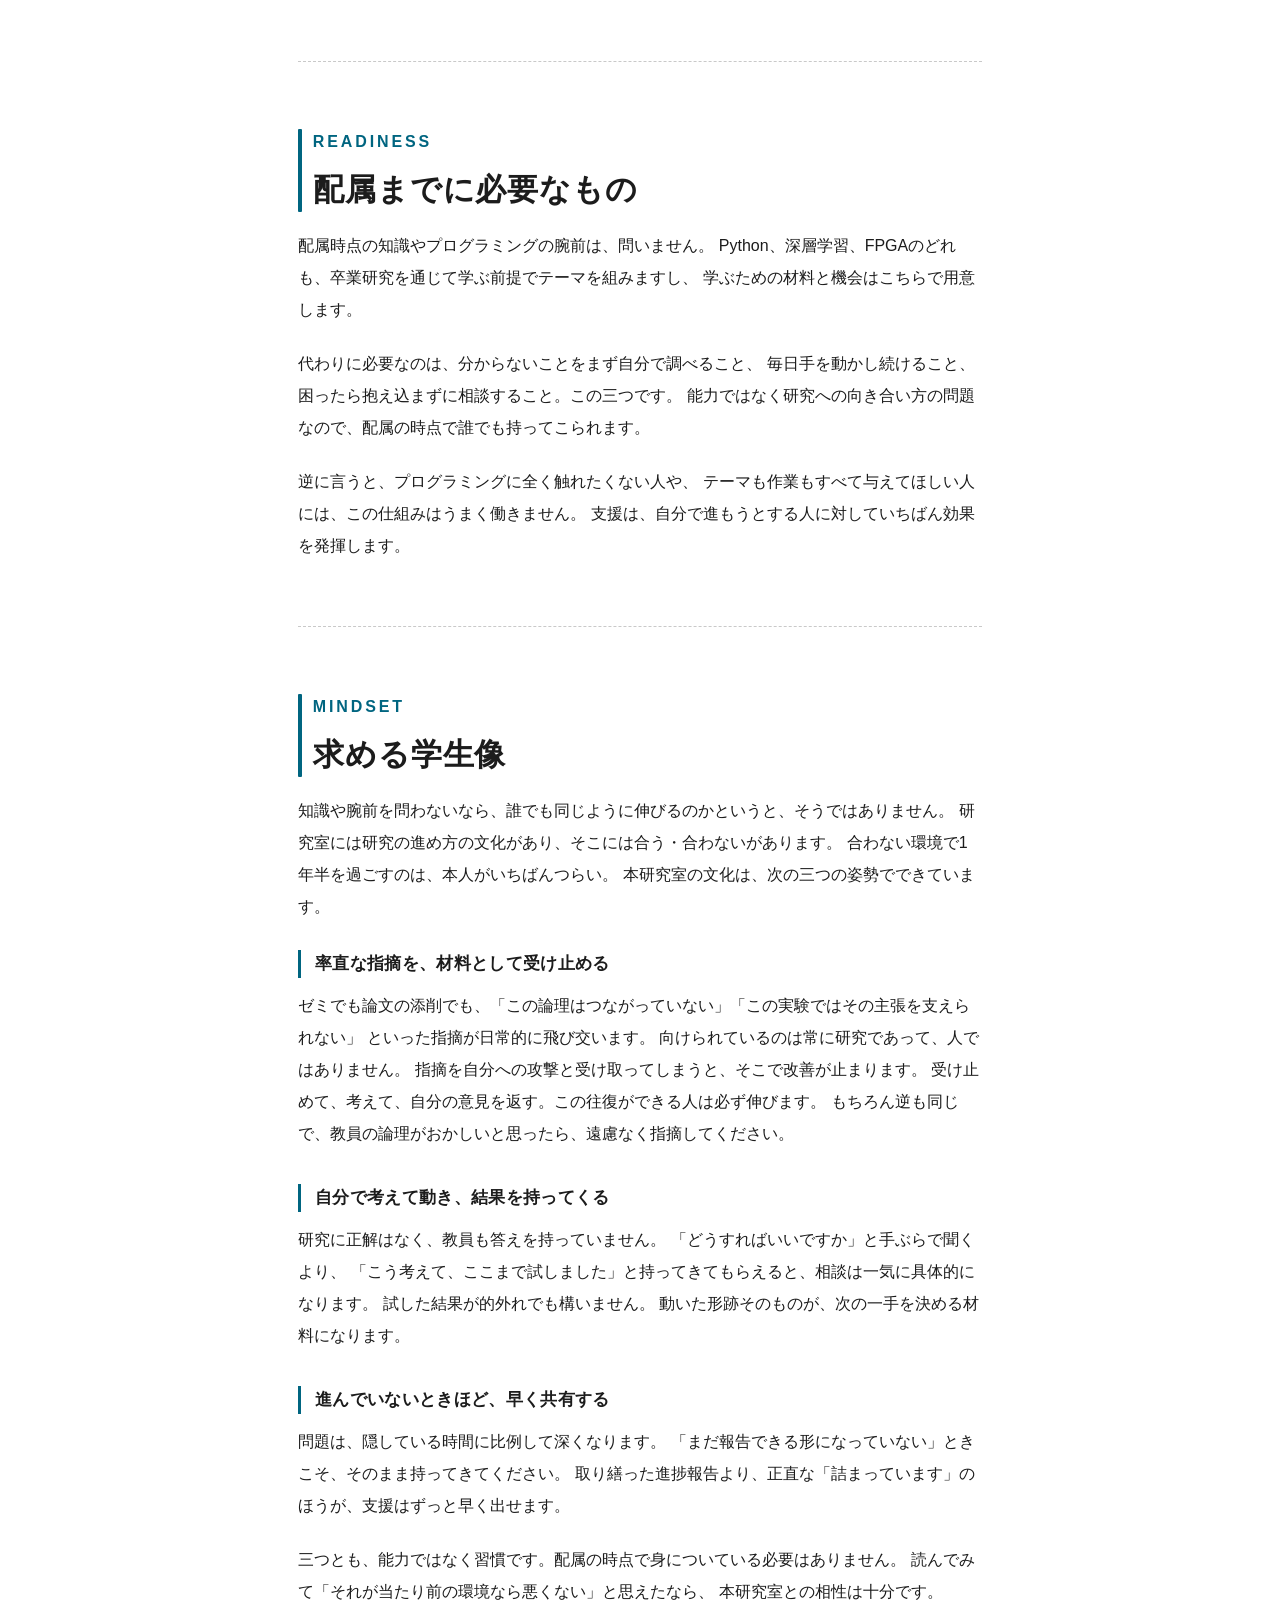
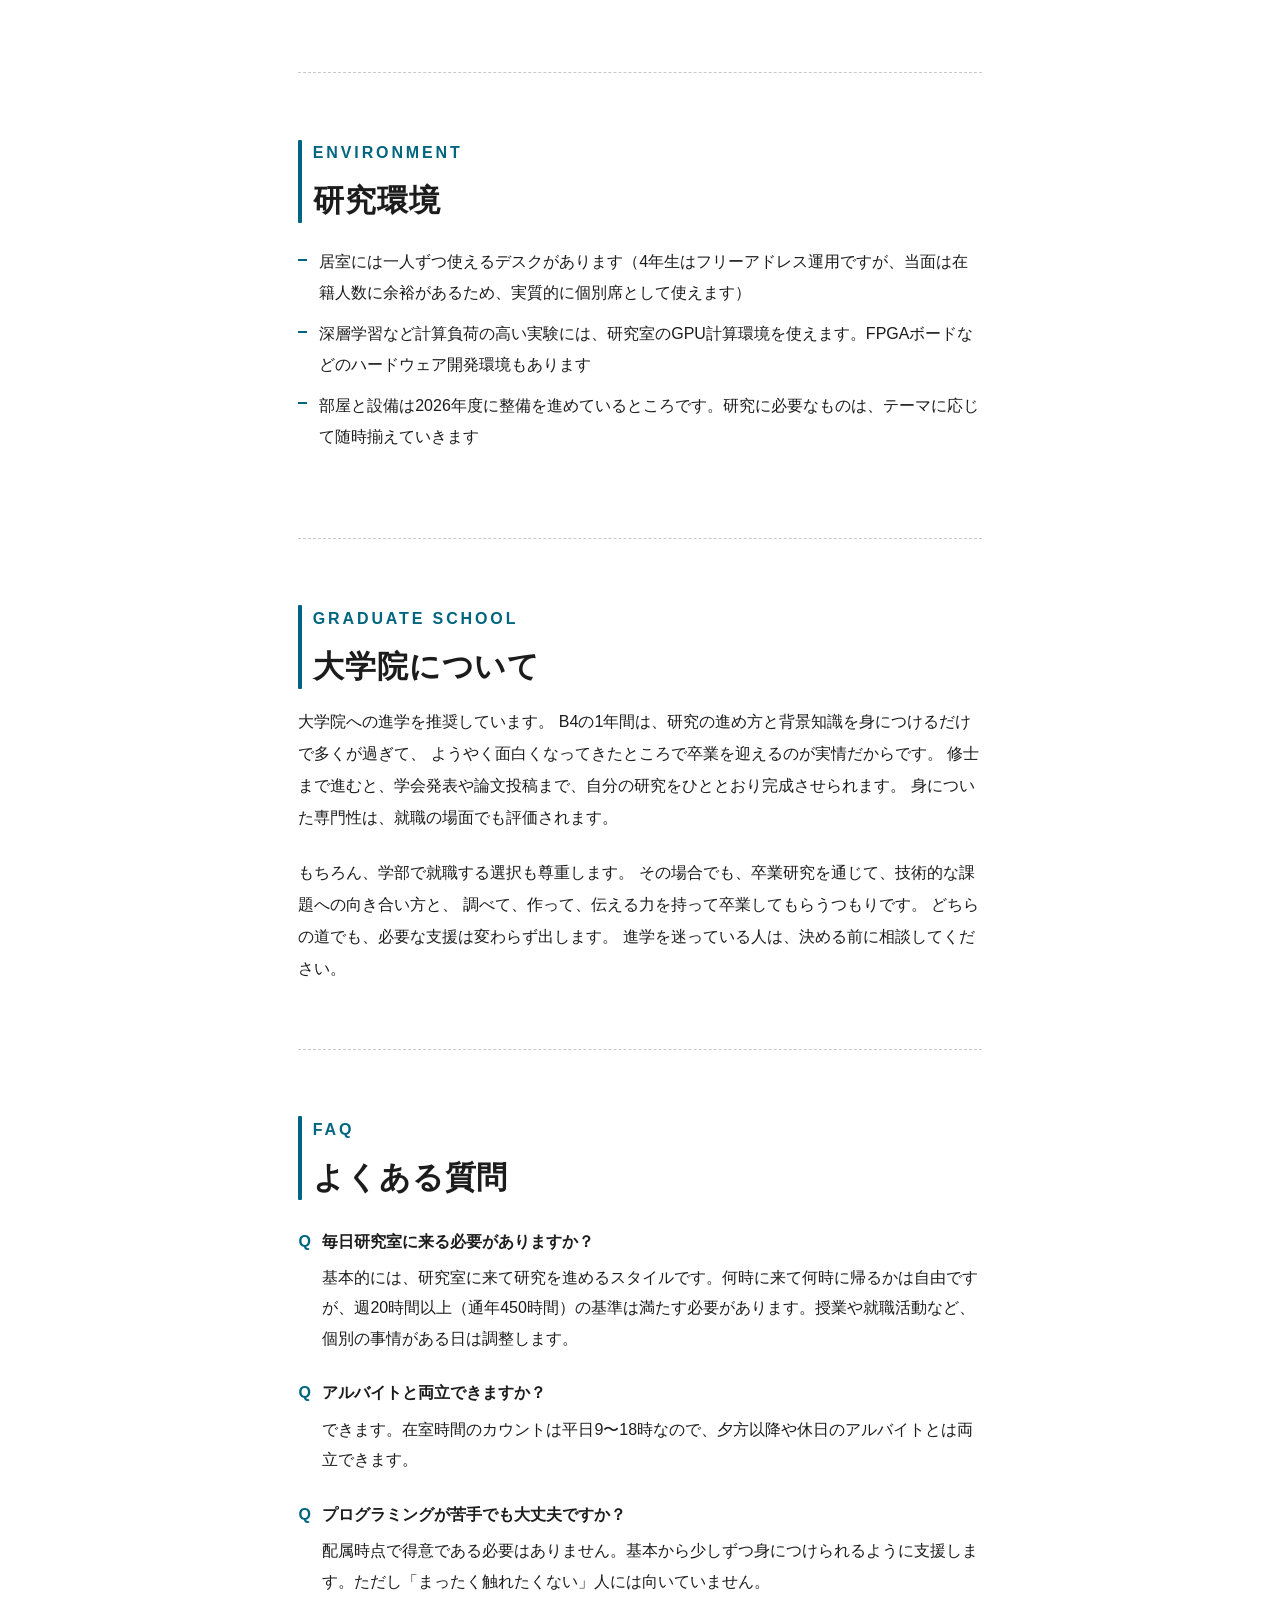
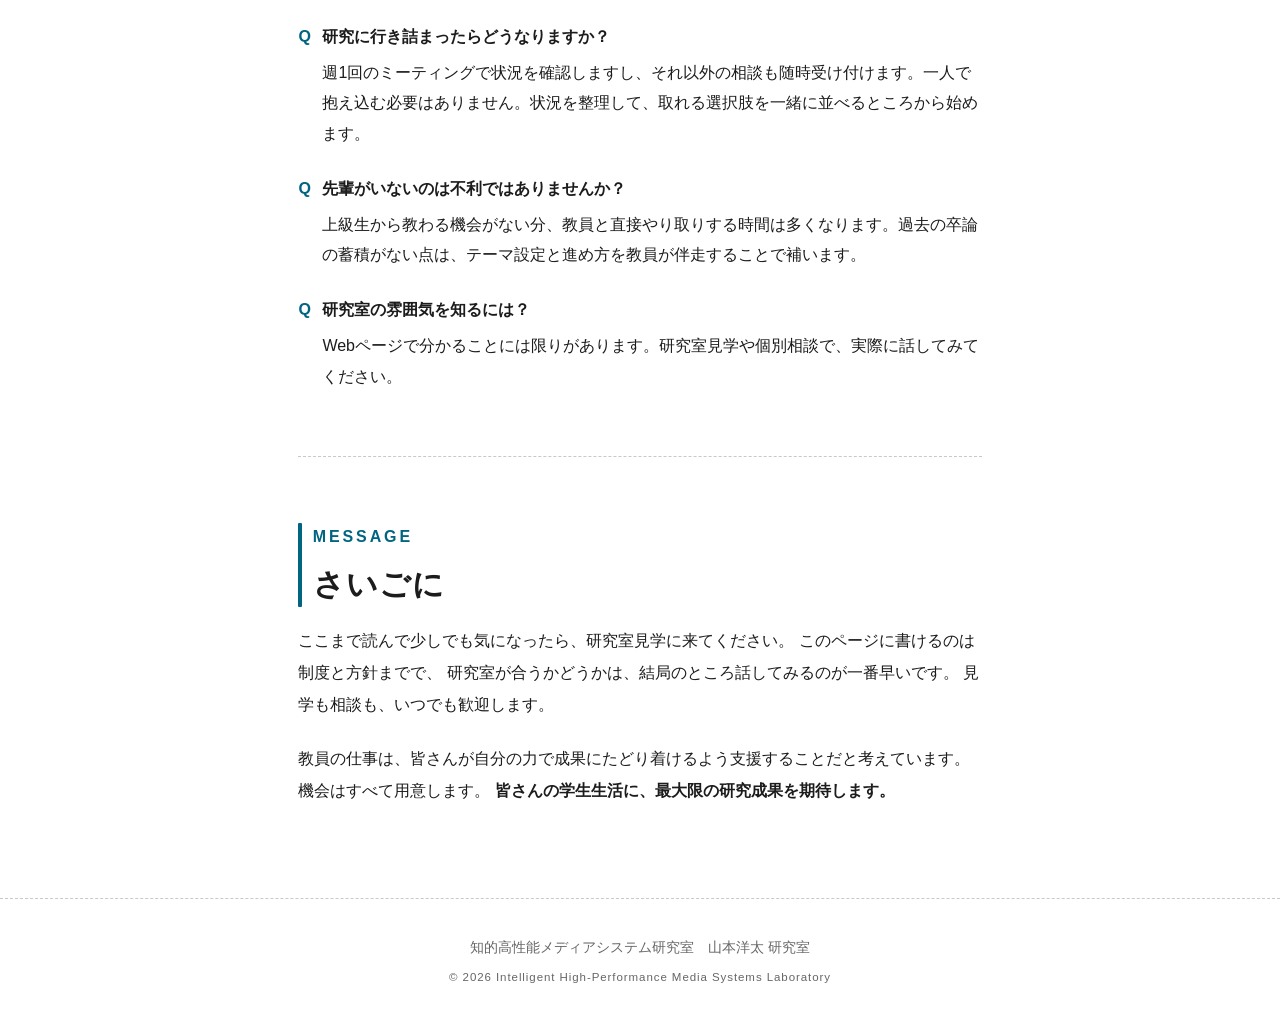
==== commit 90d73d1b: "配属ページに「求める学生像」を追加、担当科目を電気電子情報実験Vに修正 Co-Authored-By: Claude Fable 5 <noreply@anthropic.com>" ====
--- a/for-students.html
+++ b/for-students.html
@@ -152,7 +152,7 @@
 			<h2>研究の進め方</h2>
 		</div>
 		<p>
-			配属後のB3後期は、輪講と電気電子情報実験IV（プレ卒研）で研究分野の背景を知り、
+			配属後のB3後期は、輪講と電気電子情報実験V（プレ卒研）で研究分野の背景を知り、
 			卒業研究の入口を探す期間です。この時期に成果を出す必要はありません。
 		</p>
 		<p>
@@ -235,6 +235,51 @@
 		</p>
 	</section>
 
+	<section class="block" id="mindset">
+		<div class="block-head">
+			<p class="kicker">Mindset</p>
+			<h2>求める学生像</h2>
+		</div>
+		<p>
+			知識や腕前を問わないなら、誰でも同じように伸びるのかというと、そうではありません。
+			研究室には研究の進め方の文化があり、そこには合う・合わないがあります。
+			合わない環境で1年半を過ごすのは、本人がいちばんつらい。
+			本研究室の文化は、次の三つの姿勢でできています。
+		</p>
+
+		<h3>率直な指摘を、材料として受け止める</h3>
+		<p>
+			ゼミでも論文の添削でも、「この論理はつながっていない」「この実験ではその主張を支えられない」
+			といった指摘が日常的に飛び交います。
+			向けられているのは常に研究であって、人ではありません。
+			指摘を自分への攻撃と受け取ってしまうと、そこで改善が止まります。
+			受け止めて、考えて、自分の意見を返す。この往復ができる人は必ず伸びます。
+			もちろん逆も同じで、教員の論理がおかしいと思ったら、遠慮なく指摘してください。
+		</p>
+
+		<h3>自分で考えて動き、結果を持ってくる</h3>
+		<p>
+			研究に正解はなく、教員も答えを持っていません。
+			「どうすればいいですか」と手ぶらで聞くより、
+			「こう考えて、ここまで試しました」と持ってきてもらえると、相談は一気に具体的になります。
+			試した結果が的外れでも構いません。
+			動いた形跡そのものが、次の一手を決める材料になります。
+		</p>
+
+		<h3>進んでいないときほど、早く共有する</h3>
+		<p>
+			問題は、隠している時間に比例して深くなります。
+			「まだ報告できる形になっていない」ときこそ、そのまま持ってきてください。
+			取り繕った進捗報告より、正直な「詰まっています」のほうが、支援はずっと早く出せます。
+		</p>
+
+		<p>
+			三つとも、能力ではなく習慣です。配属の時点で身についている必要はありません。
+			読んでみて「それが当たり前の環境なら悪くない」と思えたなら、
+			本研究室との相性は十分です。
+		</p>
+	</section>
+
 	<section class="block" id="environment">
 		<div class="block-head">
 			<p class="kicker">Environment</p>
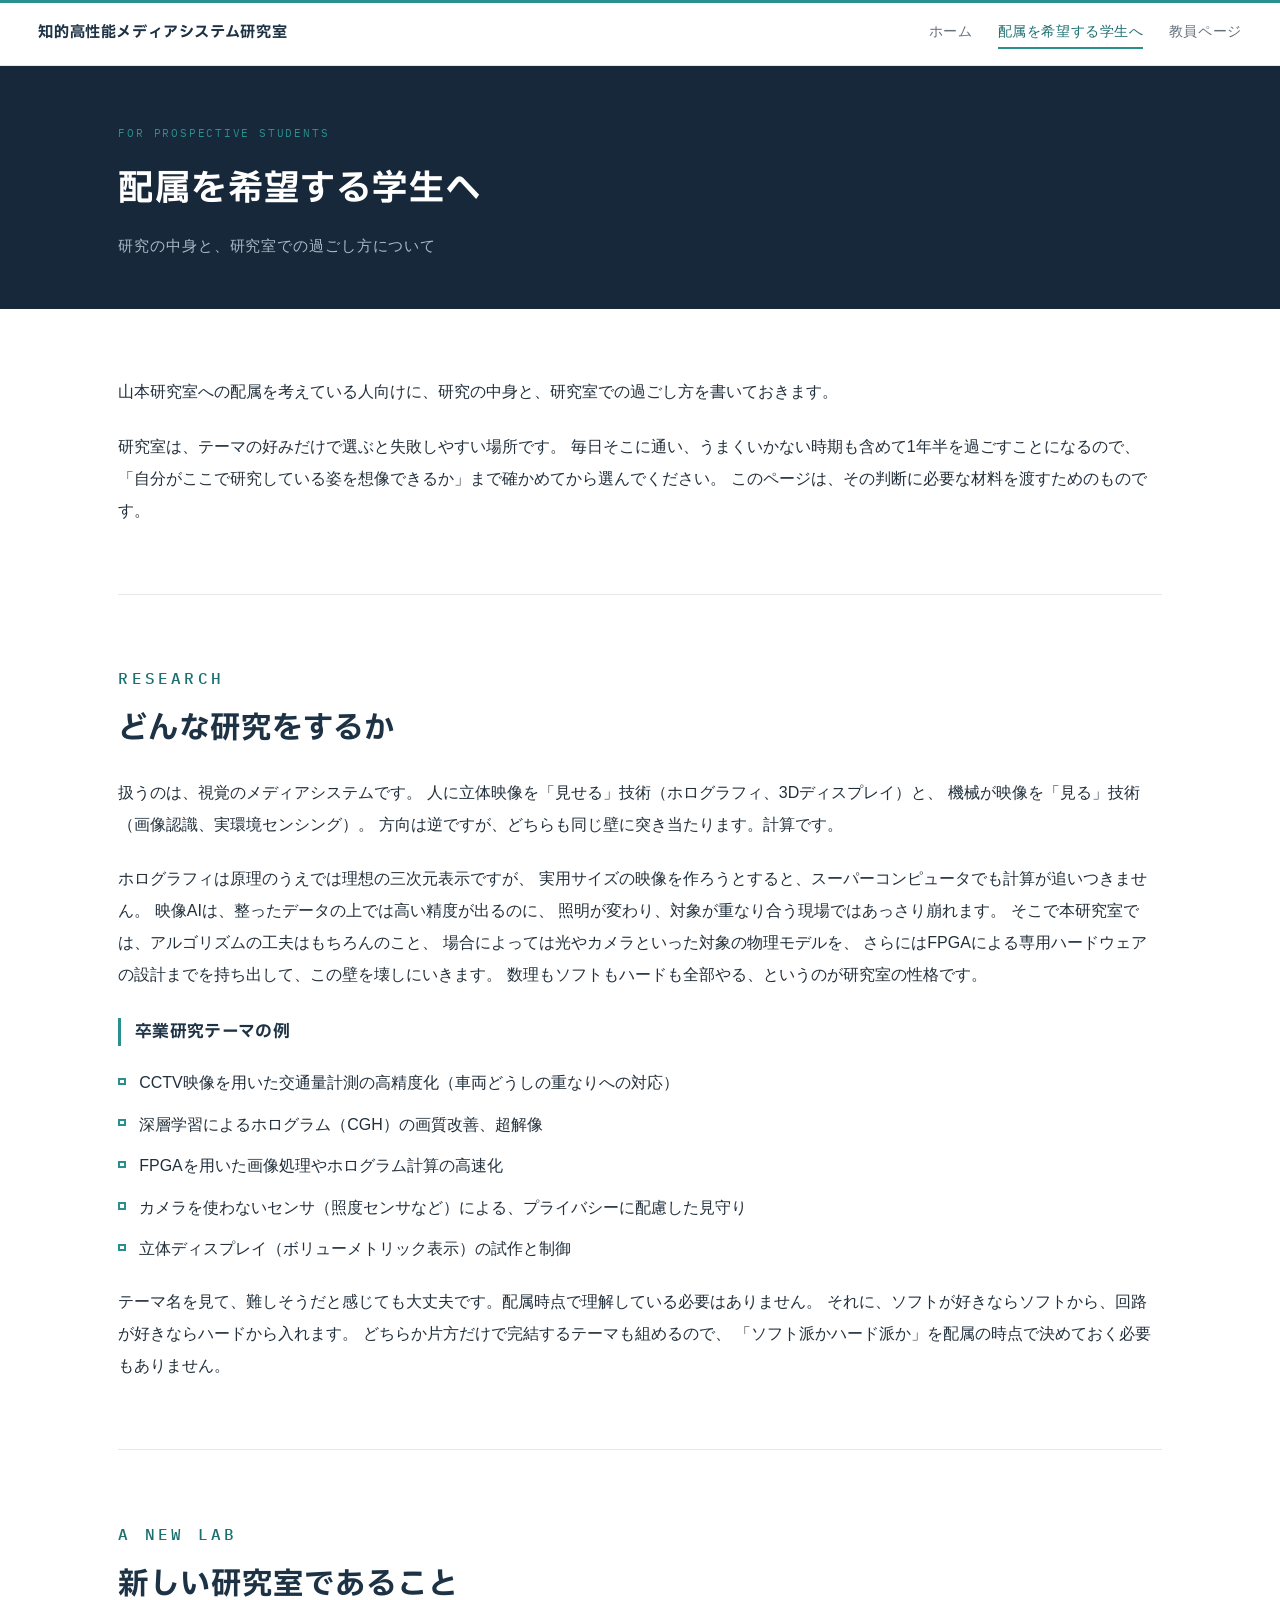
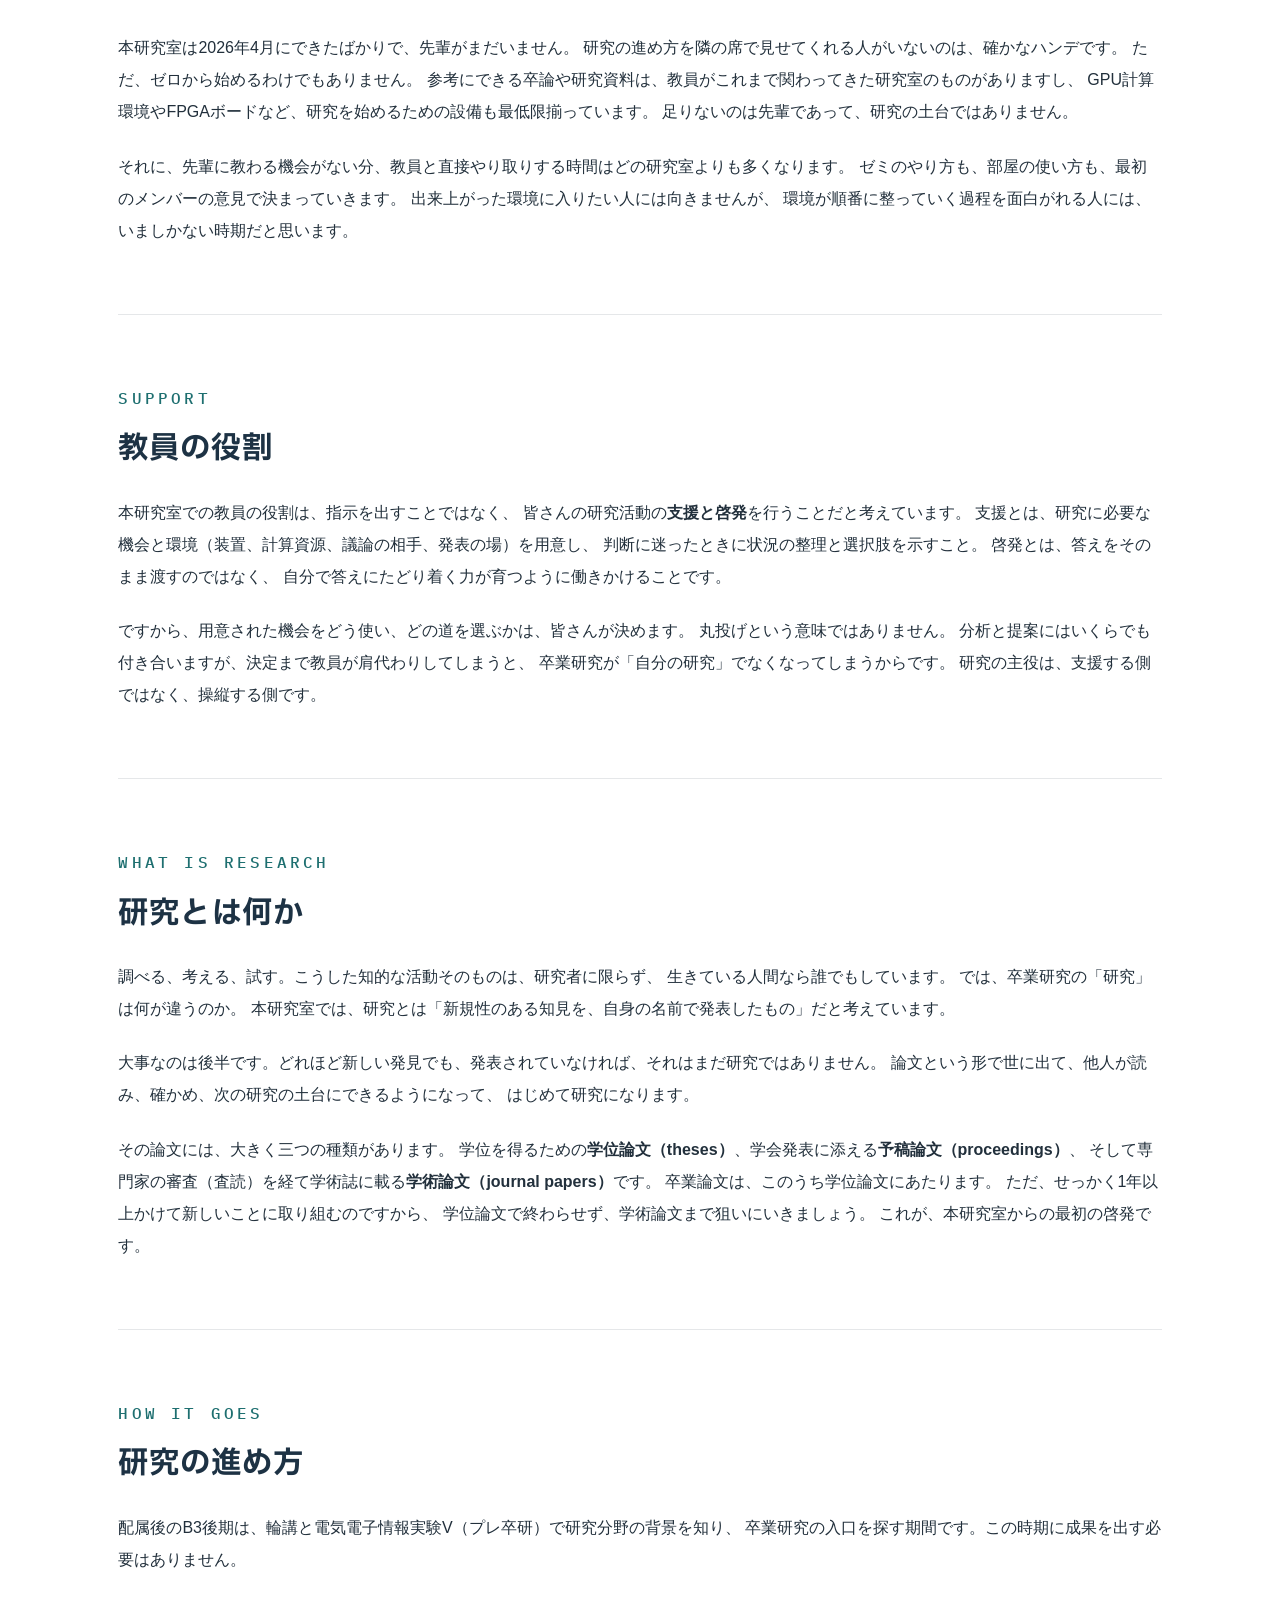
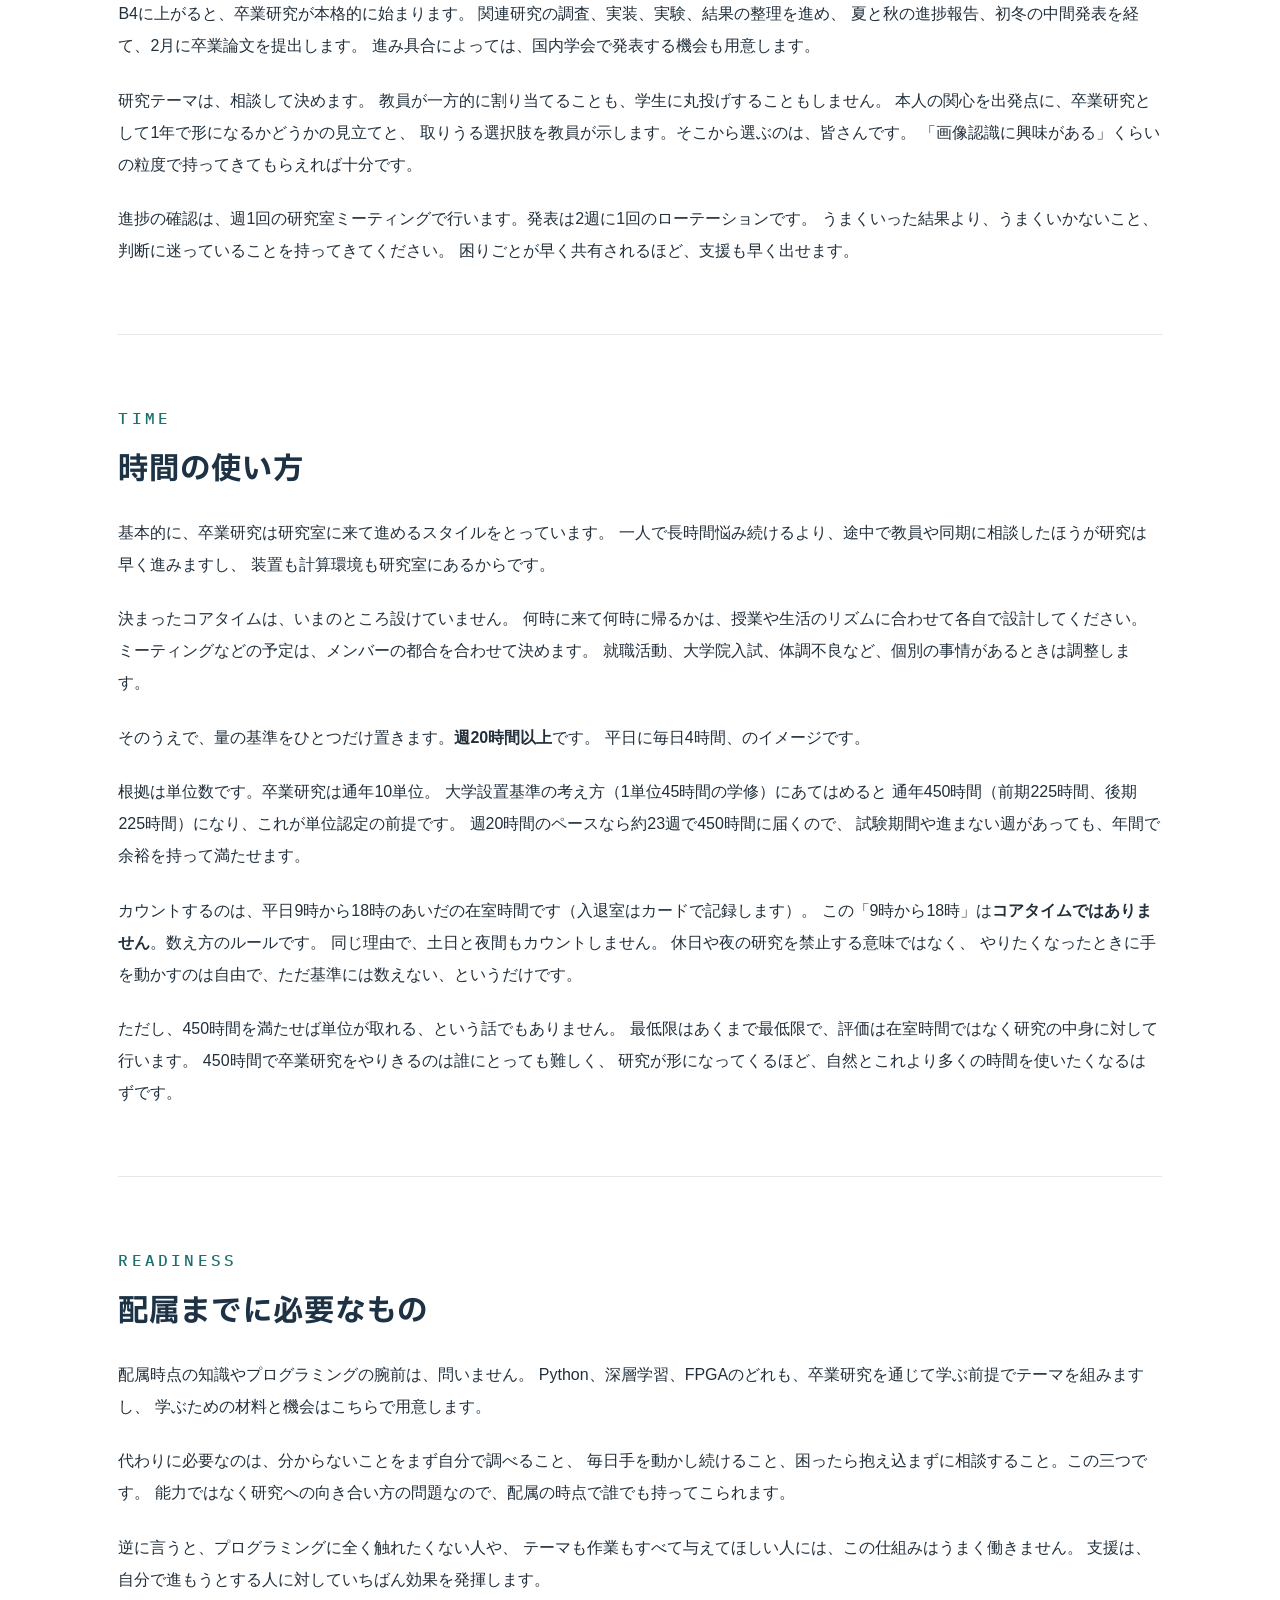
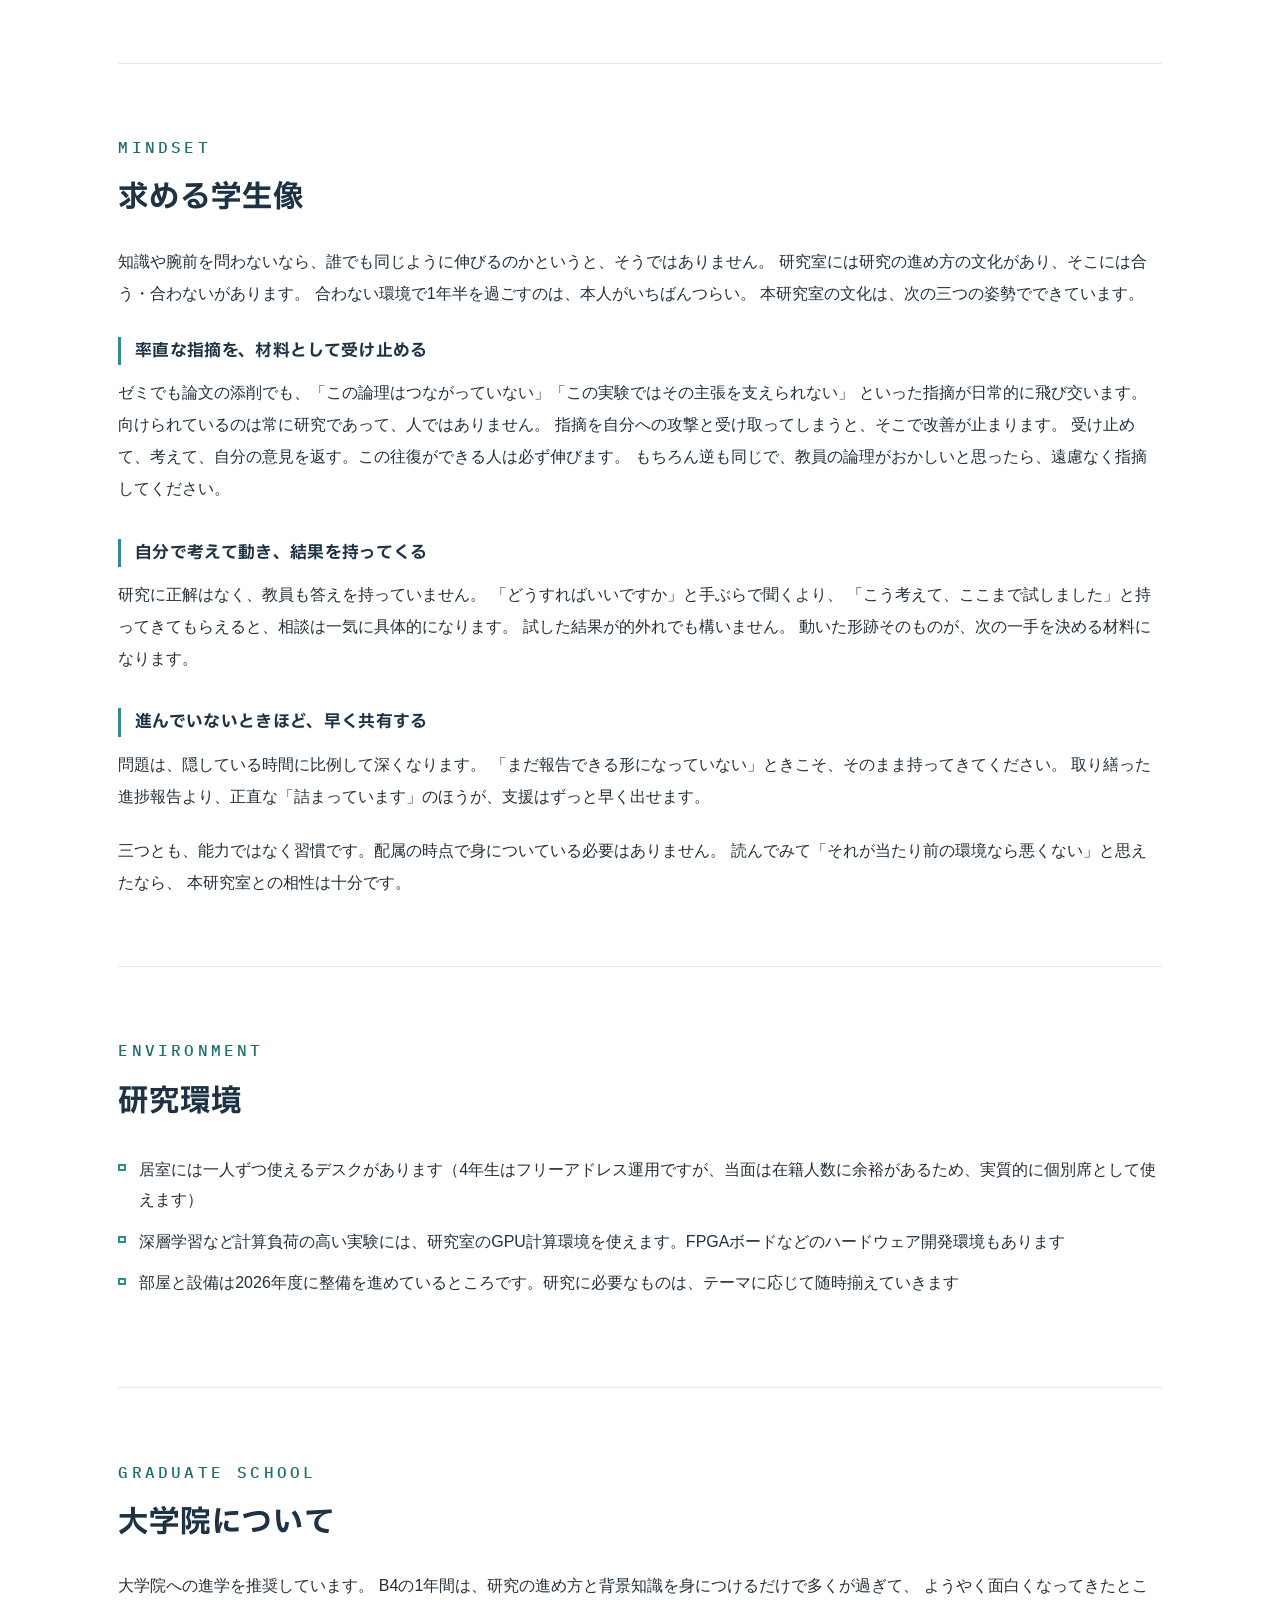
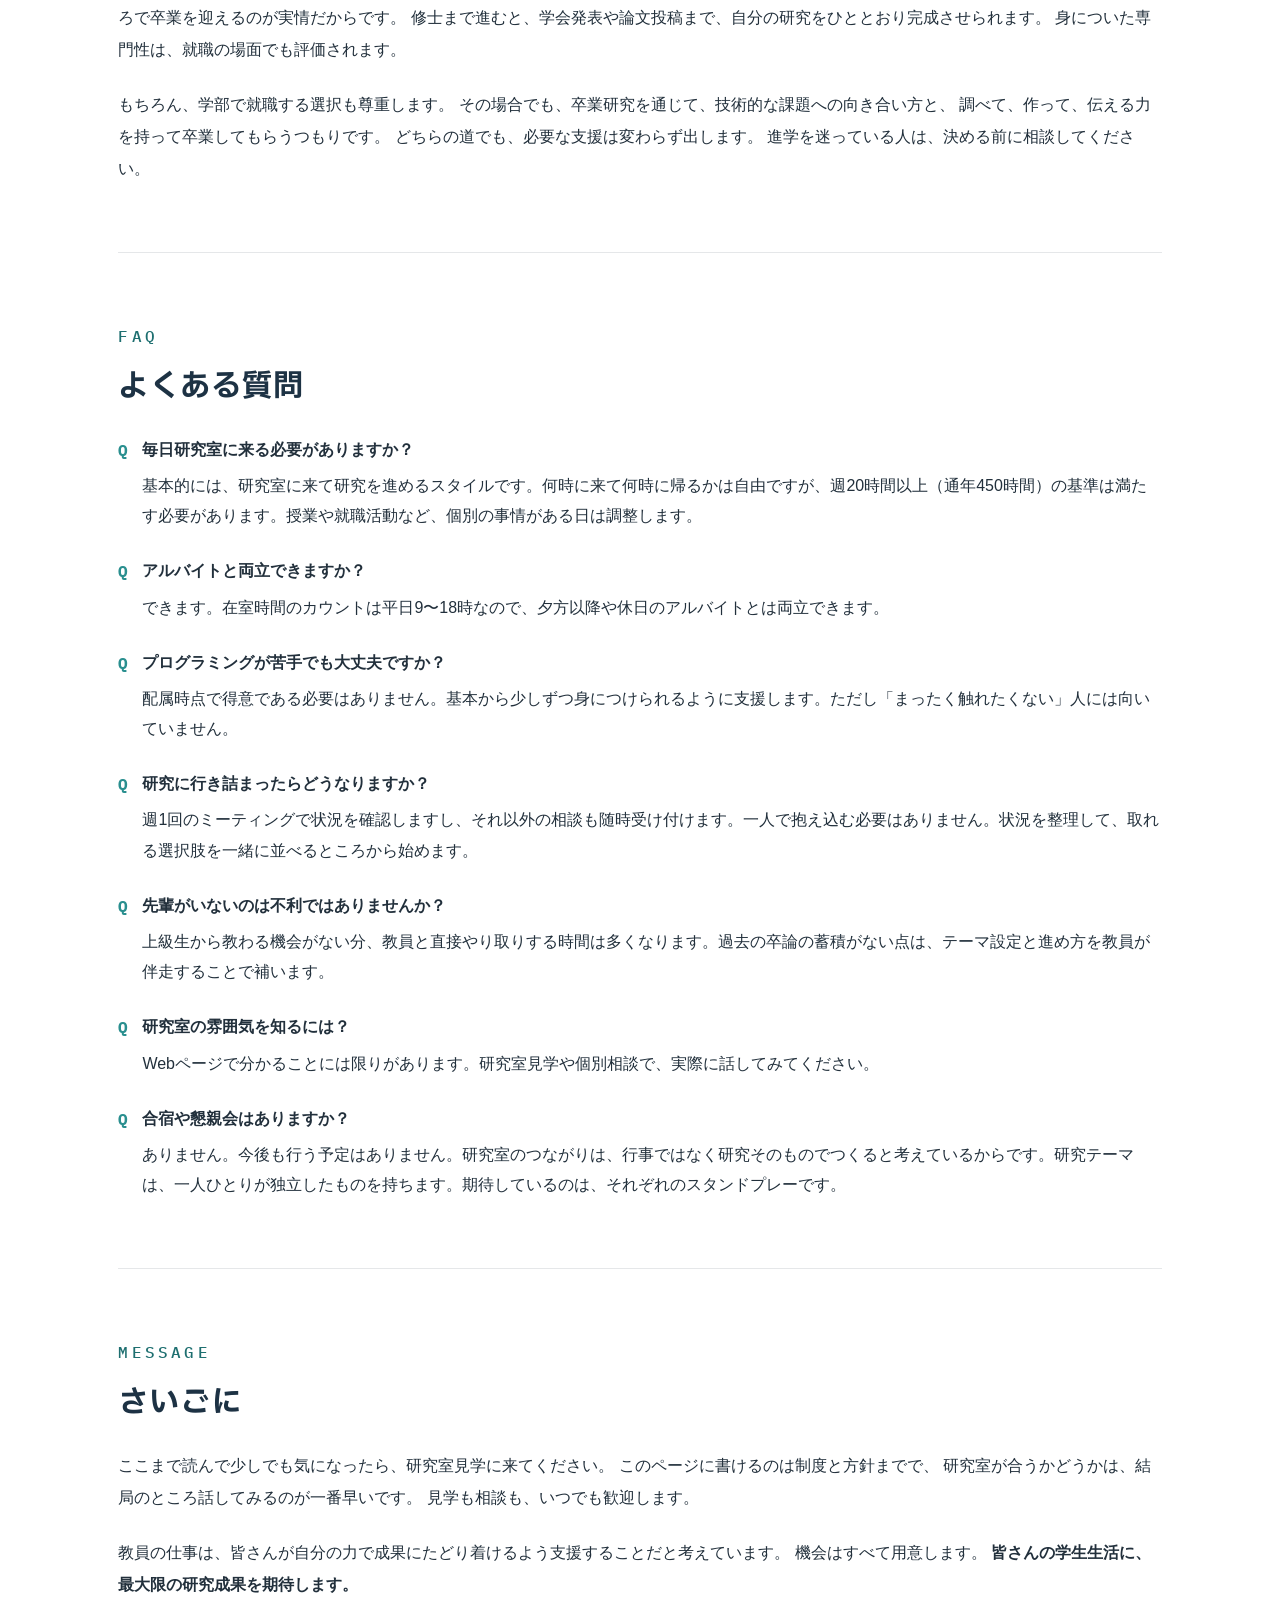
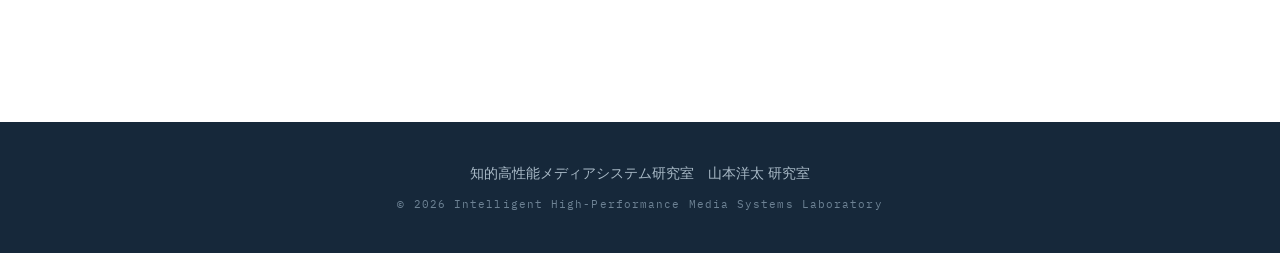
==== commit 2f3f8cbc: "サイト全体を刷新: 濃紺ヒーロー×研究動画のデザイン、IBM Plex書体、全ページ幅統一 - 濃紺のヒーロー/フッター、追随ヘッダー＋現在地ハイライト、1120px幅で全ページ統一 - 研究テーマに" ====
--- a/for-students.html
+++ b/for-students.html
@@ -2,11 +2,23 @@
 <html lang="ja">
 
 <head>
+<!-- Google tag (gtag.js) -->
+<script async src="https://www.googletagmanager.com/gtag/js?id=G-QW5ZFWV6CH"></script>
+<script>
+  window.dataLayer = window.dataLayer || [];
+  function gtag(){dataLayer.push(arguments);}
+  gtag('js', new Date());
+
+  gtag('config', 'G-QW5ZFWV6CH');
+</script>
 <meta charset="UTF-8">
 <meta name="viewport" content="width=device-width, initial-scale=1">
 <title>配属を希望する学生へ | 知的高性能メディアシステム研究室</title>
 <meta name="description" content="山本研究室への配属を検討している学生向けの案内。研究の中身、教員の役割、研究室での過ごし方、よくある質問をまとめています。">
 <link rel="shortcut icon" href="favicon.ico">
+<link rel="preconnect" href="https://fonts.googleapis.com">
+<link rel="preconnect" href="https://fonts.gstatic.com" crossorigin>
+<link href="https://fonts.googleapis.com/css2?family=IBM+Plex+Sans+JP:wght@500;700&family=IBM+Plex+Mono:wght@500&display=swap" rel="stylesheet">
 <link rel="stylesheet" href="css/style.css">
 </head>
 
@@ -15,7 +27,9 @@
 <header class="site-header">
 	<a class="brand" href="/">知的高性能メディアシステム研究室</a>
 	<nav class="site-nav">
+		<a href="/">ホーム</a>
 		<a href="for-students.html" aria-current="page">配属を希望する学生へ</a>
+		<a href="https://yy-yamamoto.github.io/" target="_blank" rel="noopener">教員ページ</a>
 	</nav>
 </header>
 
@@ -23,7 +37,6 @@
 	<div class="hero-inner">
 		<p class="eyebrow">For Prospective Students</p>
 		<h1>配属を希望する学生へ</h1>
-		<span class="hero-rule"></span>
 		<p class="hero-sub">研究の中身と、研究室での過ごし方について</p>
 	</div>
 </section>
@@ -86,11 +99,15 @@
 			<h2>新しい研究室であること</h2>
 		</div>
 		<p>
-			正直に書いておくと、本研究室は2026年4月にできたばかりで、先輩がまだいません。
-			参考にできる過去の卒論もなく、設備もこれから揃えていく途中です。
-		</p>
-		<p>
-			その代わり、先輩に教わる機会がない分、教員と直接やり取りする時間はどの研究室よりも多くなります。
+			本研究室は2026年4月にできたばかりで、先輩がまだいません。
+			研究の進め方を隣の席で見せてくれる人がいないのは、確かなハンデです。
+			ただ、ゼロから始めるわけでもありません。
+			参考にできる卒論や研究資料は、教員がこれまで関わってきた研究室のものがありますし、
+			GPU計算環境やFPGAボードなど、研究を始めるための設備も最低限揃っています。
+			足りないのは先輩であって、研究の土台ではありません。
+		</p>
+		<p>
+			それに、先輩に教わる機会がない分、教員と直接やり取りする時間はどの研究室よりも多くなります。
 			ゼミのやり方も、部屋の使い方も、最初のメンバーの意見で決まっていきます。
 			出来上がった環境に入りたい人には向きませんが、
 			環境が順番に整っていく過程を面白がれる人には、いましかない時期だと思います。
@@ -137,8 +154,8 @@
 		</p>
 		<p>
 			その論文には、大きく三つの種類があります。
-			学位を得るための<strong>学位論文</strong>、学会発表に添える<strong>予稿論文</strong>、
-			そして専門家の審査（査読）を経て学術誌に載る<strong>学術論文</strong>です。
+			学位を得るための<strong>学位論文（theses）</strong>、学会発表に添える<strong>予稿論文（proceedings）</strong>、
+			そして専門家の審査（査読）を経て学術誌に載る<strong>学術論文（journal papers）</strong>です。
 			卒業論文は、このうち学位論文にあたります。
 			ただ、せっかく1年以上かけて新しいことに取り組むのですから、
 			学位論文で終わらせず、学術論文まで狙いにいきましょう。
@@ -192,24 +209,28 @@
 			就職活動、大学院入試、体調不良など、個別の事情があるときは調整します。
 		</p>
 		<p>
-			量については、明確な基準があります。<strong>週20時間以上</strong>の研究活動です。
-			卒業研究は通年10単位で、大学設置基準の考え方（1単位45時間の学修）でいえば
-			通年450時間（前期225時間、後期225時間）に相当し、この450時間が単位認定の前提になります。
-			在室時間は平日9時から18時のあいだでカウントします（入退室はカードで記録します）。
-			週20時間以上のペースを保っていれば、450時間は自然に満たせます。
-		</p>
-		<p>
-			ただし、450時間を満たせば単位が取れる、という意味でもありません。
+			そのうえで、量の基準をひとつだけ置きます。<strong>週20時間以上</strong>です。
+			平日に毎日4時間、のイメージです。
+		</p>
+		<p>
+			根拠は単位数です。卒業研究は通年10単位。
+			大学設置基準の考え方（1単位45時間の学修）にあてはめると
+			通年450時間（前期225時間、後期225時間）になり、これが単位認定の前提です。
+			週20時間のペースなら約23週で450時間に届くので、
+			試験期間や進まない週があっても、年間で余裕を持って満たせます。
+		</p>
+		<p>
+			カウントするのは、平日9時から18時のあいだの在室時間です（入退室はカードで記録します）。
+			この「9時から18時」は<strong>コアタイムではありません</strong>。数え方のルールです。
+			同じ理由で、土日と夜間もカウントしません。
+			休日や夜の研究を禁止する意味ではなく、
+			やりたくなったときに手を動かすのは自由で、ただ基準には数えない、というだけです。
+		</p>
+		<p>
+			ただし、450時間を満たせば単位が取れる、という話でもありません。
 			最低限はあくまで最低限で、評価は在室時間ではなく研究の中身に対して行います。
-			正直に言うと、450時間で卒業研究を十分にやりきるのは誰にとっても難しい数字で、
+			450時間で卒業研究をやりきるのは誰にとっても難しく、
 			研究が形になってくるほど、自然とこれより多くの時間を使いたくなるはずです。
-		</p>
-		<p>
-			土日と夜間はカウントしません。
-			もちろん、休日や夜に研究するのを禁止するわけではありません。
-			やりたくなったときに手を動かすのは自由で、ただ基準には数えない、というだけです。
-			休息も、成果を出すための立派な資源です。
-			よく休み、よく食べ、よく研究しましょう。
 		</p>
 	</section>
 
@@ -336,6 +357,8 @@
 
 			<dt>研究室の雰囲気を知るには？</dt>
 			<dd>Webページで分かることには限りがあります。研究室見学や個別相談で、実際に話してみてください。</dd>
+			<dt>合宿や懇親会はありますか？</dt>
+			<dd>ありません。今後も行う予定はありません。研究室のつながりは、行事ではなく研究そのものでつくると考えているからです。研究テーマは、一人ひとりが独立したものを持ちます。期待しているのは、それぞれのスタンドプレーです。</dd>
 		</dl>
 	</section>
 
--- a/css/style.css
+++ b/css/style.css
@@ -1,18 +1,25 @@
 @charset "utf-8";
 
 /* =========================================================
-   知的高性能メディアシステム研究室 — トップページ
-   白背景・黒文字に青を差し色（個人HPのリンク色 #006580）。
-   青い縦バーが〈ラベル＋見出し〉をまとめる構成。
+   知的高性能メディアシステム研究室
+   濃紺のヒーロー/フッターで挟んだ白い本文（案A5）。
+   ネイビー #1d3244 ×ティール #2a8f8f。見出しは IBM Plex Sans JP、
+   キッカー・日付類は IBM Plex Mono。動きは研究映像の中身だけ。
    ========================================================= */
 
 :root {
-	--text:    #1c1c1c;
-	--mute:    #666666;
-	--line:    #e3e3e3;
-	--dash:    #c9c9c9;
-	--accent:  #006580;
-	--maxw:    760px;
+	--ink:      #1d3244;
+	--ink-deep: #16283a;
+	--text:     #22303c;
+	--mute:     #64707a;
+	--on-dark:  #a9bac7;
+	--line:     #e5e7e9;
+	--accent:   #2a8f8f;
+	--accent-2: #1e6f70;
+	--shell:    1120px;
+	--font-head: "IBM Plex Sans JP", -apple-system, BlinkMacSystemFont, "Segoe UI",
+		"Hiragino Sans", "Noto Sans CJK JP", "Yu Gothic", Meiryo, sans-serif;
+	--font-mono: "IBM Plex Mono", ui-monospace, Menlo, monospace;
 }
 
 *,
@@ -23,8 +30,8 @@
 	padding: 0;
 }
 
-html {
-	scroll-behavior: smooth;
+section[id] {
+	scroll-margin-top: 4.6em;
 }
 
 body {
@@ -33,14 +40,19 @@
 	font-family: -apple-system, BlinkMacSystemFont, "Segoe UI", "Hiragino Sans",
 		"Noto Sans CJK JP", "Yu Gothic", Meiryo, sans-serif;
 	line-height: 1.9;
+	overflow-x: hidden;
 	-webkit-font-smoothing: antialiased;
 }
 
 /* ----- Header ----- */
 .site-header {
+	position: sticky;
+	top: 0;
+	z-index: 50;
+	background: rgba(255, 255, 255, 0.96);
 	border-top: 3px solid var(--accent);
 	border-bottom: 1px solid var(--line);
-	padding: 1.3em clamp(1.4em, 5vw, 2.4em);
+	padding: 1em clamp(1.4em, 5vw, 2.4em);
 	display: flex;
 	justify-content: space-between;
 	align-items: center;
@@ -48,112 +60,144 @@
 	flex-wrap: wrap;
 }
 
+.brand {
+	color: var(--ink);
+	text-decoration: none;
+	font-family: var(--font-head);
+	font-size: 0.95rem;
+	font-weight: 700;
+	letter-spacing: 0.04em;
+	transition: color 0.2s;
+}
+
+.brand:hover {
+	color: var(--accent-2);
+}
+
+.site-nav {
+	display: flex;
+	gap: 1.6em;
+	flex-wrap: wrap;
+}
+
 .site-nav a {
 	color: var(--mute);
 	text-decoration: none;
 	font-size: 0.85rem;
 	letter-spacing: 0.04em;
+	padding-bottom: 2px;
+	border-bottom: 2px solid transparent;
+	white-space: nowrap;
 	transition: color 0.2s;
 }
 
-.site-nav a:hover,
+.site-nav a:hover {
+	color: var(--accent);
+}
+
+.site-nav a.current,
 .site-nav a[aria-current="page"] {
-	color: var(--accent);
-}
-
-.brand {
-	color: var(--text);
-	text-decoration: none;
-	font-size: 0.95rem;
-	font-weight: 700;
-	letter-spacing: 0.04em;
-	transition: color 0.2s;
-}
-
-.brand:hover {
-	color: var(--accent);
-}
-
-/* ----- Hero ----- */
+	color: var(--accent-2);
+	border-bottom-color: var(--accent);
+}
+
+/* ----- Hero（濃紺の面） ----- */
+.hero {
+	background: var(--ink-deep);
+}
+
 .hero-inner {
-	max-width: var(--maxw);
+	max-width: var(--shell);
 	margin: 0 auto;
-	padding: clamp(3.5em, 10vw, 6em) clamp(1.4em, 5vw, 2.4em) clamp(3em, 8vw, 4.5em);
+	padding: clamp(3.2em, 9vw, 5.6em) clamp(1.4em, 5vw, 2.4em) clamp(2.8em, 8vw, 5em);
 }
 
 .eyebrow {
 	color: var(--accent);
-	font-size: 0.72rem;
-	letter-spacing: 0.14em;
+	font-family: var(--font-mono);
+	font-size: 0.7rem;
+	letter-spacing: 0.16em;
 	text-transform: uppercase;
-	margin-bottom: 1.4em;
+	margin-bottom: 1.6em;
 }
 
 .hero h1 {
-	font-size: clamp(1.9rem, 6.5vw, 3rem);
-	font-weight: 700;
-	line-height: 1.45;
-	letter-spacing: 0.03em;
-}
-
-.hero-rule {
-	display: block;
-	width: 2.8em;
-	height: 3px;
-	background: var(--accent);
-	margin: 1.5em 0;
+	color: #ffffff;
+	font-family: var(--font-head);
+	font-size: clamp(1.9rem, 5.4vw, 2.8rem);
+	font-weight: 700;
+	line-height: 1.5;
+	letter-spacing: 0.04em;
+}
+
+.hero-tagline {
+	color: #ffffff;
+	font-family: var(--font-head);
+	font-size: clamp(1rem, 2.2vw, 1.2rem);
+	font-weight: 500;
+	letter-spacing: 0.08em;
+	margin-top: 1.8em;
 }
 
 .hero-sub {
-	color: var(--mute);
-	font-size: 0.95rem;
+	color: var(--on-dark);
+	font-size: 0.92rem;
 	letter-spacing: 0.06em;
+	margin-top: 0.9em;
+}
+
+/* 下層ページのヒーロー */
+.hero--page .hero-inner {
+	padding: clamp(2.4em, 6vw, 3.6em) clamp(1.4em, 5vw, 2.4em) clamp(2em, 5vw, 3em);
+}
+
+.hero--page h1 {
+	font-size: clamp(1.5rem, 4.5vw, 2.2rem);
+}
+
+.hero--page .hero-sub {
+	margin-top: 1.2em;
 }
 
 /* ----- Layout ----- */
 main {
-	max-width: var(--maxw);
+	max-width: var(--shell);
 	margin: 0 auto;
 	padding: 0 clamp(1.4em, 5vw, 2.4em);
 }
 
 /* ----- Content blocks ----- */
 .block {
-	border-top: 1px dashed var(--dash);
-	padding: clamp(2.8em, 8vw, 4em) 0;
+	border-top: 1px solid var(--line);
+	padding: clamp(2.8em, 8vw, 4.2em) 0;
+}
+
+.block:first-child {
+	border-top: none;
 }
 
 .block-head {
-	position: relative;
-	padding-left: 0.9em;
-	margin-bottom: 0.95em;
-}
-
-.block-head::before {
-	content: "";
-	position: absolute;
-	left: 0;
-	top: 0.15em;
-	bottom: 0.15em;
-	width: 4px;
-	background: var(--accent);
-	border-radius: 1px;
+	margin-bottom: 0.2em;
 }
 
 .kicker {
-	color: var(--accent);
-	font-size: 0.72rem;
-	font-weight: 700;
-	letter-spacing: 0.18em;
+	color: var(--accent-2);
+	font-family: var(--font-mono);
+	font-size: 0.7rem;
+	font-weight: 500;
+	letter-spacing: 0.2em;
 	text-transform: uppercase;
-	margin-bottom: 0.5em;
-}
-
-.block-head h2 {
-	font-size: clamp(1.4rem, 3.8vw, 1.95rem);
+	margin-bottom: 0.7em;
+}
+
+.block h2 {
+	color: var(--ink);
+	font-family: var(--font-head);
+	font-size: clamp(1.4rem, 3.8vw, 1.9rem);
 	font-weight: 700;
 	line-height: 1.55;
 	letter-spacing: 0.03em;
+	margin-bottom: 0.8em;
 	word-break: auto-phrase;
 }
 
@@ -166,57 +210,106 @@
 	margin-top: 1.4em;
 }
 
+/* ----- 研究映像（固定グリッド） ----- */
+.video-grid {
+	display: grid;
+	grid-template-columns: repeat(3, 1fr);
+	gap: 1.3em;
+	margin: 2.2em 0 0.6em;
+}
+
+.video-grid figure {
+	margin: 0;
+}
+
+.video-grid video {
+	width: 100%;
+	aspect-ratio: 16 / 10;
+	object-fit: cover;
+	display: block;
+	border-radius: 10px;
+	border: 1px solid var(--line);
+	background: #0d1620;
+}
+
+.video-grid figcaption {
+	font-size: 0.8rem;
+	color: var(--mute);
+	margin-top: 0.6em;
+	line-height: 1.7;
+}
+
+.video-grid figcaption a {
+	color: var(--accent-2);
+	text-decoration: none;
+	white-space: nowrap;
+}
+
+.video-grid figcaption a:hover {
+	text-decoration: underline;
+}
+
+@media (max-width: 700px) {
+	.video-grid {
+		grid-template-columns: 1fr;
+	}
+}
+
 /* ----- Research themes ----- */
 .theme-list {
 	list-style: none;
+	margin-top: 1.8em;
+	border-top: 1px solid var(--line);
 }
 
 .theme-list li {
-	padding: 1.3em 0 1.3em 1.4em;
+	padding: 1.3em 0 1.3em 1.6em;
 	border-bottom: 1px solid var(--line);
 	position: relative;
-}
-
-.theme-list li:first-child {
-	border-top: 1px solid var(--line);
 }
 
 .theme-list li::before {
 	content: "";
 	position: absolute;
 	left: 0;
-	top: 2.25em;
-	width: 0.6em;
-	height: 2px;
-	background: var(--accent);
-}
-
-.theme-list h3 {
+	top: 2.15em;
+	width: 0.5em;
+	height: 0.5em;
+	border: 2px solid var(--accent);
+	background: #fff;
+}
+
+.theme-list li h3 {
+	color: var(--ink);
+	font-family: var(--font-head);
 	font-size: clamp(1rem, 1.8vw, 1.1rem);
 	font-weight: 700;
 	line-height: 1.7;
 	letter-spacing: 0.02em;
-	margin-bottom: 0.5em;
+	margin: 0 0 0.5em;
+	padding-left: 0;
+	border-left: none;
 	word-break: auto-phrase;
 }
 
-.theme-list p {
+.theme-list li p {
 	color: var(--mute);
 	font-size: 0.92rem;
 	line-height: 1.9;
 }
 
-/* ----- Page hero (下層ページ) ----- */
-.hero--page .hero-inner {
-	padding: clamp(2.4em, 6vw, 3.6em) clamp(1.4em, 5vw, 2.4em) clamp(2em, 5vw, 3em);
-}
-
-.hero--page h1 {
-	font-size: clamp(1.5rem, 4.5vw, 2.2rem);
+@media (min-width: 900px) {
+	.theme-list {
+		display: grid;
+		grid-template-columns: 1fr 1fr;
+		column-gap: 3em;
+	}
 }
 
 /* ----- 下層ページの本文パーツ ----- */
 .block h3 {
+	color: var(--ink);
+	font-family: var(--font-head);
 	font-size: 1.05rem;
 	font-weight: 700;
 	line-height: 1.7;
@@ -245,10 +338,11 @@
 	content: "";
 	position: absolute;
 	left: 0;
-	top: 1.05em;
-	width: 0.55em;
-	height: 2px;
-	background: var(--accent);
+	top: 0.95em;
+	width: 0.45em;
+	height: 0.45em;
+	border: 2px solid var(--accent);
+	background: #fff;
 }
 
 .week-table {
@@ -267,7 +361,7 @@
 }
 
 .week-table th {
-	background: #f6f8f9;
+	background: #f2f7f7;
 	font-weight: 700;
 	white-space: nowrap;
 }
@@ -285,6 +379,7 @@
 	position: absolute;
 	left: 0;
 	color: var(--accent);
+	font-family: var(--font-mono);
 	font-weight: 700;
 }
 
@@ -300,7 +395,7 @@
 }
 
 .more-link a {
-	color: var(--accent);
+	color: var(--accent-2);
 	text-decoration: none;
 	font-weight: 700;
 }
@@ -309,18 +404,20 @@
 	text-decoration: underline;
 }
 
-/* ----- Footer ----- */
+/* ----- Footer（濃紺の面で閉じる） ----- */
 .site-footer {
-	border-top: 1px dashed var(--dash);
-	margin-top: 2em;
-	padding: 2.6em clamp(1.4em, 5vw, 2.4em);
+	background: var(--ink-deep);
+	margin-top: clamp(2.6em, 7vw, 4em);
+	padding: 2.8em clamp(1.4em, 5vw, 2.4em);
 	text-align: center;
 	font-size: 0.85rem;
-	color: var(--mute);
+	color: var(--on-dark);
 }
 
 .site-footer .copy {
-	font-size: 0.72rem;
-	letter-spacing: 0.08em;
-	margin-top: 0.6em;
-}
+	font-family: var(--font-mono);
+	font-size: 0.68rem;
+	letter-spacing: 0.1em;
+	margin-top: 0.7em;
+	color: #6d8294;
+}
